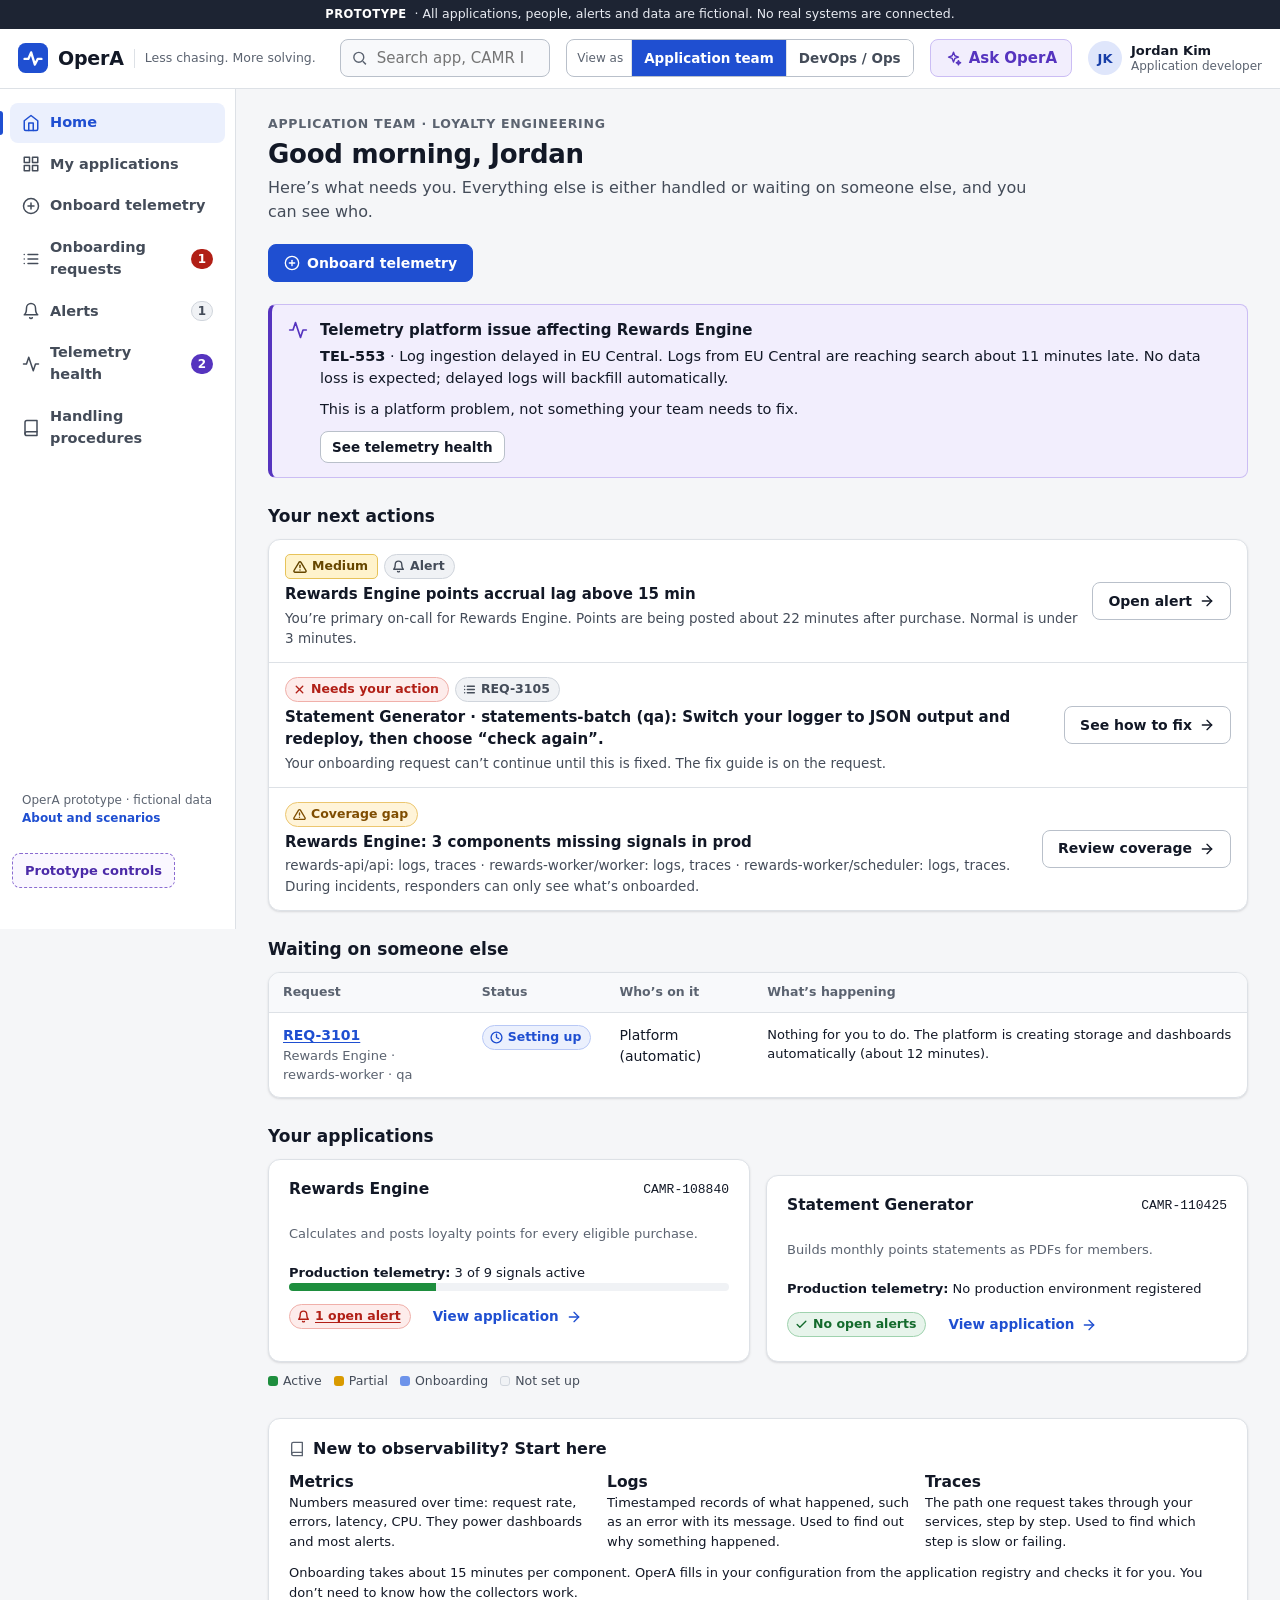
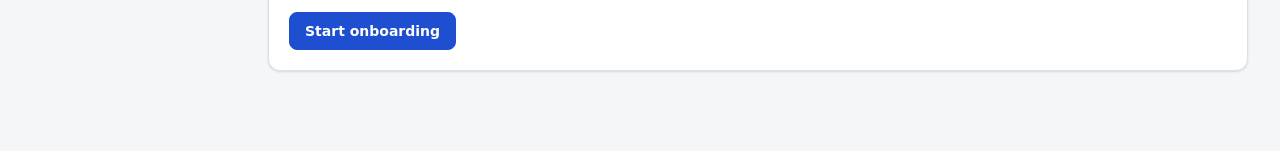
==== opera/index.html @ d925ea57 "Add OperA self-service observability prototype Application-centred observability platform prototype " ====
<!DOCTYPE html>
<html lang="en">
<head>
<meta charset="UTF-8" />
<meta name="viewport" content="width=device-width, initial-scale=1.0" />
<title>OperA · Self-service observability</title>
<meta name="description" content="OperA — an application-centered, self-service observability platform prototype. Less chasing. More solving." />
<link rel="icon" href="data:image/svg+xml,%3Csvg xmlns='http://www.w3.org/2000/svg' viewBox='0 0 32 32'%3E%3Crect width='32' height='32' rx='8' fill='%231f4fd1'/%3E%3Cpath d='M7 17h4l3-7 4 13 3-6h4' fill='none' stroke='white' stroke-width='2.5' stroke-linecap='round' stroke-linejoin='round'/%3E%3C/svg%3E" />
<link rel="stylesheet" href="css/opera.css" />
</head>
<body>
<a class="skip-link" href="#main">Skip to main content</a>

<section class="prototype-ribbon" aria-label="Prototype notice">
  <strong>Prototype</strong> · All applications, people, alerts and data are fictional. No real systems are connected.
</section>

<header class="topbar">
  <button class="icon-btn nav-toggle" type="button" data-action="toggle-nav" aria-expanded="false" aria-controls="sidenav">
    <span class="sr-only">Open navigation</span>
    <svg viewBox="0 0 24 24" aria-hidden="true" focusable="false"><path d="M3 6h18M3 12h18M3 18h18"/></svg>
  </button>
  <a class="brand" href="#/home">
    <svg class="brand-mark" viewBox="0 0 32 32" aria-hidden="true" focusable="false"><rect width="32" height="32" rx="8"/><path d="M7 17h4l3-7 4 13 3-6h4"/></svg>
    <span class="brand-name">OperA</span>
    <span class="brand-tag">Less chasing. More solving.</span>
  </a>

  <form class="global-search" role="search" data-form="global-search">
    <label for="global-search-input" class="sr-only">Search applications, CAMR IDs, services, alerts and procedures</label>
    <svg viewBox="0 0 24 24" aria-hidden="true" focusable="false"><circle cx="11" cy="11" r="7"/><path d="M21 21l-4.35-4.35"/></svg>
    <input id="global-search-input" name="q" type="search" autocomplete="off"
           placeholder="Search app, CAMR ID, service, alert…" />
  </form>

  <div class="role-switch" role="group" aria-labelledby="role-switch-label">
    <span id="role-switch-label" class="role-switch-label">View as</span>
    <button type="button" data-action="set-role" data-role="app" aria-pressed="true">Application team</button>
    <button type="button" data-action="set-role" data-role="ops" aria-pressed="false">DevOps / Ops</button>
  </div>

  <button class="assistant-btn" type="button" data-action="toggle-assistant" aria-expanded="false" aria-controls="assistant">
    <svg viewBox="0 0 24 24" aria-hidden="true" focusable="false"><path d="M12 3l1.9 5.1L19 10l-5.1 1.9L12 17l-1.9-5.1L5 10l5.1-1.9z"/><path d="M19 15l.9 2.1L22 18l-2.1.9L19 21l-.9-2.1L16 18l2.1-.9z"/></svg>
    <span>Ask OperA</span>
  </button>
  <div class="user-chip" id="user-chip" aria-label="Signed in user"></div>
</header>

<div class="layout">
  <nav class="sidenav" id="sidenav" aria-label="Primary"></nav>
  <main id="main" tabindex="-1">
    <noscript><div class="callout callout-danger"><p>OperA needs JavaScript enabled to run this prototype.</p></div></noscript>
  </main>
  <aside class="assistant" id="assistant" aria-label="OperA Assistant" hidden></aside>
</div>

<dialog id="modal" aria-labelledby="modal-title"></dialog>

<div class="toast-region" id="toast-region" role="status" aria-live="polite" aria-atomic="false"></div>
<div class="sr-only" id="sr-announcer" aria-live="assertive" aria-atomic="true"></div>

<button class="proto-btn" type="button" data-action="toggle-proto" aria-expanded="false" aria-controls="proto-panel">
  Prototype controls
</button>
<section class="proto-panel" id="proto-panel" aria-label="Prototype controls" hidden></section>

<script src="js/data.js"></script>
<script src="js/core.js"></script>
<script src="js/components.js"></script>
<script src="js/views/home.js"></script>
<script src="js/views/apps.js"></script>
<script src="js/views/onboard.js"></script>
<script src="js/views/requests.js"></script>
<script src="js/views/alerts.js"></script>
<script src="js/views/health.js"></script>
<script src="js/views/runbooks.js"></script>
<script src="js/views/search.js"></script>
<script src="js/views/about.js"></script>
<script src="js/assistant.js"></script>
<script src="js/main.js"></script>
</body>
</html>
---- opera/css/opera.css ----
/* OperA prototype — design system
 * Tokens chosen for WCAG 2.2 AA: body text >= 4.5:1, UI boundaries >= 3:1.
 * Status is always icon + text; colour is a secondary cue only.
 */
:root {
  color-scheme: light;
  --page: #f5f6f8;
  --surface: #ffffff;
  --surface-2: #f8f9fb;
  --border: #dde1e6;
  --border-strong: #b9c0ca;
  --text: #121826;
  --text-2: #444c59;
  --text-3: #5b6370;
  --primary: #1f4fd1;
  --primary-hover: #173ea8;
  --primary-weak: #ebf0fd;
  --focus: #1f4fd1;

  --success: #136a2c; --success-bg: #e7f4eb; --success-bd: #9fd2ae;
  --danger: #b11f16;  --danger-bg: #fdeceb;  --danger-bd: #f0b0aa;
  --warn: #7f4d00;    --warn-bg: #fff4d9;    --warn-bd: #ecc66f;
  --info: #1f4fd1;    --info-bg: #ebf0fd;    --info-bd: #b8c8f5;
  --neutral: #444c59; --neutral-bg: #f0f2f5; --neutral-bd: #d0d5dc;
  --tel: #5634bf;     --tel-bg: #f2eefd;     --tel-bd: #cbbdf4;
  --app: #0a6570;     --app-bg: #e5f3f4;     --app-bd: #9fd0d6;

  --sev-critical: #d03b3b;
  --series-1: #2a78d6;
  --grid: #e3e6ea;

  --radius: 8px;
  --radius-lg: 12px;
  --shadow: 0 1px 2px rgba(16, 24, 40, 0.06), 0 1px 3px rgba(16, 24, 40, 0.08);
  --shadow-lg: 0 12px 32px rgba(16, 24, 40, 0.18);
  --font: system-ui, -apple-system, "Segoe UI", Roboto, "Helvetica Neue", Arial, sans-serif;
  --mono: ui-monospace, SFMono-Regular, Menlo, Consolas, "Liberation Mono", monospace;
  --topbar-h: 60px;
  --nav-w: 236px;
  --assistant-w: 410px;
}

*, *::before, *::after { box-sizing: border-box; }
html { -webkit-text-size-adjust: 100%; }
body {
  margin: 0; background: var(--page); color: var(--text);
  font-family: var(--font); font-size: 15px; line-height: 1.5;
  -webkit-font-smoothing: antialiased;
}
h1, h2, h3, h4 { line-height: 1.25; margin: 0; }
h1 { font-size: 26px; font-weight: 700; letter-spacing: -0.01em; }
h2 { font-size: 18px; font-weight: 650; }
h3 { font-size: 15.5px; font-weight: 650; }
p { margin: 0 0 10px; }
p:last-child { margin-bottom: 0; }
a { color: var(--primary); text-underline-offset: 2px; }
a:hover { color: var(--primary-hover); }
code, pre, .mono { font-family: var(--mono); font-size: 0.92em; }
ul, ol { margin: 0; padding-left: 20px; }
ul.plain { list-style: none; padding: 0; }
ul.plain li + li { margin-top: 4px; }
hr { border: 0; border-top: 1px solid var(--border); margin: 20px 0; }
table { border-collapse: collapse; }
button, input, select, textarea { font: inherit; color: inherit; }
:focus-visible { outline: 3px solid var(--focus); outline-offset: 2px; border-radius: 4px; }
[hidden] { display: none !important; }

.sr-only {
  position: absolute !important; width: 1px; height: 1px; padding: 0; margin: -1px;
  overflow: hidden; clip: rect(0, 0, 0, 0); white-space: nowrap; border: 0;
}
.skip-link {
  position: absolute; left: 12px; top: -60px; z-index: 1000; background: var(--primary); color: #fff;
  padding: 10px 16px; border-radius: var(--radius); font-weight: 600; text-decoration: none;
}
.skip-link:focus { top: 12px; color: #fff; }
.muted { color: var(--text-3); }
.small { font-size: 13px; }
.optional { font-weight: 400; color: var(--text-3); }
.nowrap { white-space: nowrap; }

/* ---------- prototype ribbon ---------- */
.prototype-ribbon {
  background: #1d2433; color: #e8ebf2; font-size: 12.5px; text-align: center; padding: 5px 12px;
}
.prototype-ribbon strong { color: #fff; letter-spacing: 0.04em; text-transform: uppercase; font-size: 11.5px; margin-right: 4px; }

/* ---------- top bar ---------- */
.topbar {
  position: sticky; top: 0; z-index: 50; height: var(--topbar-h);
  display: flex; align-items: center; gap: 16px; padding: 0 18px;
  background: var(--surface); border-bottom: 1px solid var(--border);
}
.brand { display: flex; align-items: center; gap: 10px; text-decoration: none; color: var(--text); flex-shrink: 0; }
.brand-mark { width: 30px; height: 30px; }
.brand-mark rect { fill: var(--primary); }
.brand-mark path { fill: none; stroke: #fff; stroke-width: 2.5; stroke-linecap: round; stroke-linejoin: round; }
.brand-name { font-weight: 750; font-size: 19px; letter-spacing: -0.01em; }
.brand-tag { font-size: 12.5px; color: var(--text-3); border-left: 1px solid var(--border); padding-left: 10px; }
.global-search { position: relative; flex: 1; max-width: 460px; margin-left: 8px; }
.global-search svg { position: absolute; left: 11px; top: 50%; width: 17px; height: 17px; transform: translateY(-50%); fill: none; stroke: var(--text-3); stroke-width: 2; }
.global-search input[type="search"] {
  width: 100%; height: 38px; min-height: 38px; padding: 0 12px 0 36px; border: 1px solid var(--border-strong);
  border-radius: var(--radius); background: var(--surface-2);
}
.global-search input:focus { background: #fff; }
.role-switch { display: flex; align-items: center; border: 1px solid var(--border-strong); border-radius: var(--radius); overflow: hidden; flex-shrink: 0; }
.role-switch-label { font-size: 12px; color: var(--text-3); padding: 0 8px 0 10px; }
.role-switch button { border: 0; border-left: 1px solid var(--border); background: var(--surface); padding: 0 12px; height: 36px; cursor: pointer; font-size: 13.5px; font-weight: 600; color: var(--text-2); }
.role-switch button[aria-pressed="true"] { background: var(--primary); color: #fff; }
.assistant-btn {
  display: inline-flex; align-items: center; gap: 7px; height: 38px; padding: 0 14px; border-radius: var(--radius);
  border: 1px solid var(--tel-bd); background: var(--tel-bg); color: var(--tel); font-weight: 650; cursor: pointer; flex-shrink: 0;
}
.assistant-btn svg { width: 17px; height: 17px; fill: none; stroke: currentColor; stroke-width: 2; stroke-linejoin: round; }
.assistant-btn[aria-expanded="true"] { background: var(--tel); color: #fff; border-color: var(--tel); }
.user-chip { display: flex; align-items: center; gap: 9px; flex-shrink: 0; }
.avatar { width: 34px; height: 34px; border-radius: 50%; background: #dfe6fb; color: #173ea8; display: grid; place-items: center; font-weight: 700; font-size: 13px; }
.user-meta { display: flex; flex-direction: column; line-height: 1.2; font-size: 13px; }
.user-meta span { color: var(--text-3); font-size: 12px; }
.icon-btn { width: 36px; height: 36px; display: inline-grid; place-items: center; border: 1px solid transparent; background: transparent; border-radius: var(--radius); cursor: pointer; color: var(--text-2); }
.icon-btn:hover { background: var(--neutral-bg); }
.icon-btn svg { width: 20px; height: 20px; fill: none; stroke: currentColor; stroke-width: 2; stroke-linecap: round; }
.nav-toggle { display: none; }

/* ---------- layout ---------- */
.layout { display: grid; grid-template-columns: var(--nav-w) minmax(0, 1fr); min-height: calc(100vh - var(--topbar-h) - 27px); }
body.assistant-open .layout { grid-template-columns: var(--nav-w) minmax(0, 1fr) var(--assistant-w); }
main { padding: 26px 32px 80px; max-width: 1280px; width: 100%; container-type: inline-size; container-name: main; }
main:focus { outline: none; }

/* ---------- side nav ---------- */
.sidenav { background: var(--surface); border-right: 1px solid var(--border); padding: 14px 10px; position: sticky; top: var(--topbar-h); height: calc(100vh - var(--topbar-h)); overflow-y: auto; display: flex; flex-direction: column; }
.sidenav ul { list-style: none; padding: 0; margin: 0; display: grid; gap: 2px; }
.sidenav a {
  display: flex; align-items: center; gap: 10px; padding: 9px 12px; border-radius: var(--radius);
  color: var(--text-2); text-decoration: none; font-weight: 550; font-size: 14.5px; position: relative;
}
.sidenav a:hover { background: var(--neutral-bg); color: var(--text); }
.sidenav a[aria-current="page"] { background: var(--primary-weak); color: var(--primary); font-weight: 650; }
.sidenav a[aria-current="page"]::before { content: ''; position: absolute; left: -10px; top: 8px; bottom: 8px; width: 3px; border-radius: 0 3px 3px 0; background: var(--primary); }
.sidenav .icon { width: 18px; height: 18px; flex-shrink: 0; }
.nav-label { flex: 1; }
.nav-badge { min-width: 22px; height: 20px; padding: 0 6px; border-radius: 10px; font-size: 12px; font-weight: 700; display: inline-grid; place-items: center; }
.nav-badge-danger { background: var(--danger); color: #fff; }
.nav-badge-neutral { background: var(--neutral-bg); color: var(--neutral); border: 1px solid var(--neutral-bd); }
.nav-badge-tel { background: var(--tel); color: #fff; }
.nav-foot { margin-top: auto; padding: 16px 12px 88px; font-size: 12px; color: var(--text-3); }
.sidenav .nav-foot a { display: inline; padding: 0; font-size: 12px; font-weight: 600; color: var(--primary); }
.sidenav .nav-foot a::before { display: none; }
/* Headings receive programmatic focus on navigation (for screen readers); no ring needed. */
main h1[tabindex="-1"]:focus { outline: none; }

/* ---------- icons ---------- */
.icon { width: 16px; height: 16px; fill: none; stroke: currentColor; stroke-width: 2; stroke-linecap: round; stroke-linejoin: round; flex-shrink: 0; vertical-align: -3px; }

/* ---------- page header ---------- */
.crumbs ol { list-style: none; padding: 0; display: flex; flex-wrap: wrap; gap: 6px; font-size: 13.5px; margin-bottom: 10px; color: var(--text-3); }
.crumbs li + li::before { content: '/'; margin-right: 6px; color: var(--border-strong); }
.page-head { display: flex; justify-content: space-between; align-items: flex-start; gap: 20px; margin-bottom: 22px; flex-wrap: wrap; }
.page-head .lead { color: var(--text-2); font-size: 16px; margin-top: 6px; max-width: 760px; }
.eyebrow { font-size: 12.5px; font-weight: 650; text-transform: uppercase; letter-spacing: 0.06em; color: var(--text-3); margin-bottom: 4px; display: flex; gap: 8px; align-items: center; flex-wrap: wrap; }
.page-actions { display: flex; gap: 8px; flex-wrap: wrap; }

/* ---------- buttons ---------- */
.btn {
  display: inline-flex; align-items: center; justify-content: center; gap: 7px; min-height: 38px; padding: 0 15px;
  border: 1px solid var(--border-strong); border-radius: var(--radius); background: var(--surface); color: var(--text);
  font-weight: 600; font-size: 14px; cursor: pointer; text-decoration: none; white-space: nowrap;
}
.btn:hover { background: var(--surface-2); border-color: #9aa3af; color: var(--text); }
.btn-primary { background: var(--primary); border-color: var(--primary); color: #fff; }
.btn-primary:hover { background: var(--primary-hover); border-color: var(--primary-hover); color: #fff; }
.btn-danger { background: var(--danger); border-color: var(--danger); color: #fff; }
.btn-danger:hover { background: #8f1810; color: #fff; }
.btn-danger-ghost { color: var(--danger); border-color: var(--danger-bd); }
.btn-ghost { border-color: transparent; background: transparent; color: var(--primary); }
.btn-ghost:hover { background: var(--primary-weak); border-color: transparent; color: var(--primary-hover); }
.btn-sm { min-height: 32px; padding: 0 11px; font-size: 13.5px; }
.btn[disabled], .btn[aria-disabled="true"] { opacity: 0.55; cursor: not-allowed; }
.btn-row { display: flex; gap: 10px; flex-wrap: wrap; align-items: center; }
.link-btn { background: none; border: 0; padding: 0; color: var(--primary); text-decoration: underline; text-underline-offset: 2px; cursor: pointer; font-weight: 600; }

/* ---------- cards & grids ---------- */
.card { background: var(--surface); border: 1px solid var(--border); border-radius: var(--radius-lg); padding: 20px; box-shadow: var(--shadow); }
.card + .card { margin-top: 16px; }
.card-title { display: flex; align-items: center; gap: 8px; font-size: 16px; margin-bottom: 14px; }
.card-title .icon { color: var(--text-3); }
.card-head { display: flex; justify-content: space-between; align-items: center; gap: 12px; margin-bottom: 14px; flex-wrap: wrap; }
.card-head .card-title { margin-bottom: 0; }
.section { margin-top: 28px; }
.section-title { font-size: 17px; margin-bottom: 12px; display: flex; align-items: center; gap: 8px; }
.grid { display: grid; gap: 16px; }
.grid-2 { grid-template-columns: repeat(2, minmax(0, 1fr)); }
.grid-3 { grid-template-columns: repeat(3, minmax(0, 1fr)); }
.grid-4 { grid-template-columns: repeat(4, minmax(0, 1fr)); }
.split { display: grid; grid-template-columns: minmax(0, 1fr) 360px; gap: 20px; align-items: start; }
.split > div > .card + .card, .stack > * + * { margin-top: 16px; }

/* ---------- key/value ---------- */
.kv { display: grid; grid-template-columns: 140px minmax(0, 1fr); gap: 8px 14px; margin: 0 0 14px; font-size: 14px; }
.kv dt { color: var(--text-3); }
.kv dd { margin: 0; }

/* ---------- chips ---------- */
.chip {
  display: inline-flex; align-items: center; gap: 5px; padding: 2px 9px 2px 7px; border-radius: 999px;
  font-size: 12.5px; font-weight: 650; border: 1px solid; white-space: nowrap; line-height: 1.5;
}
.chip .icon { width: 13px; height: 13px; vertical-align: 0; stroke-width: 2.5; }
.chip-success { color: var(--success); background: var(--success-bg); border-color: var(--success-bd); }
.chip-danger { color: var(--danger); background: var(--danger-bg); border-color: var(--danger-bd); }
.chip-warn { color: var(--warn); background: var(--warn-bg); border-color: var(--warn-bd); }
.chip-info { color: var(--info); background: var(--info-bg); border-color: var(--info-bd); }
.chip-neutral { color: var(--neutral); background: var(--neutral-bg); border-color: var(--neutral-bd); }
.chip-tel { color: var(--tel); background: var(--tel-bg); border-color: var(--tel-bd); }
.chip-app { color: var(--app); background: var(--app-bg); border-color: var(--app-bd); }

.sev { display: inline-flex; align-items: center; gap: 5px; padding: 2px 9px 2px 7px; border-radius: 5px; font-size: 12.5px; font-weight: 700; white-space: nowrap; border: 1px solid; }
.sev .icon { width: 14px; height: 14px; vertical-align: 0; stroke-width: 2.5; }
.sev-critical { background: var(--sev-critical); border-color: var(--sev-critical); color: #fff; }
.sev-high { background: #fde8de; border-color: #ec9f7d; color: #8a2c0b; }
.sev-medium { background: #fff3cc; border-color: #e7c35a; color: #664600; }
.sev-low { background: var(--neutral-bg); border-color: var(--neutral-bd); color: var(--neutral); }

.env { font-family: var(--mono); font-size: 12px; font-weight: 700; padding: 1px 7px; border-radius: 4px; border: 1px solid var(--border-strong); color: var(--text-2); background: var(--surface); }
.env-prod { background: #1d2433; border-color: #1d2433; color: #fff; }

/* ---------- callouts ---------- */
.callout { display: flex; gap: 12px; padding: 14px 16px; border: 1px solid; border-left-width: 4px; border-radius: var(--radius); margin-bottom: 16px; }
.callout-icon { width: 20px; height: 20px; margin-top: 1px; }
.callout-content { flex: 1; min-width: 0; }
.callout-title { font-weight: 700; margin-bottom: 4px; }
.callout-body { font-size: 14.5px; }
.callout-actions { margin-top: 10px; display: flex; gap: 8px; flex-wrap: wrap; }
.callout-info { background: var(--info-bg); border-color: var(--info-bd); border-left-color: var(--info); }
.callout-info .callout-icon { color: var(--info); }
.callout-success { background: var(--success-bg); border-color: var(--success-bd); border-left-color: var(--success); }
.callout-success .callout-icon { color: var(--success); }
.callout-warn { background: var(--warn-bg); border-color: var(--warn-bd); border-left-color: #b77700; }
.callout-warn .callout-icon { color: var(--warn); }
.callout-danger { background: var(--danger-bg); border-color: var(--danger-bd); border-left-color: var(--danger); }
.callout-danger .callout-icon { color: var(--danger); }
.callout-tel { background: var(--tel-bg); border-color: var(--tel-bd); border-left-color: var(--tel); }
.callout-tel .callout-icon { color: var(--tel); }
.card .callout { margin: 12px 0; }

/* "Next step" — the most important element on any task screen */
.next-step { display: flex; gap: 14px; align-items: center; padding: 16px 18px; border-radius: var(--radius-lg); border: 2px solid var(--primary); background: var(--surface); margin-bottom: 20px; box-shadow: var(--shadow); flex-wrap: wrap; }
.next-step-label { font-size: 12px; font-weight: 750; letter-spacing: 0.06em; text-transform: uppercase; color: var(--primary); }
.next-step-text { flex: 1; min-width: 240px; font-size: 15.5px; font-weight: 550; }
.next-step.tone-success { border-color: var(--success); }
.next-step.tone-success .next-step-label { color: var(--success); }
.next-step.tone-danger { border-color: var(--danger); }
.next-step.tone-danger .next-step-label { color: var(--danger); }
.next-step.tone-warn { border-color: #b77700; }
.next-step.tone-warn .next-step-label { color: var(--warn); }

/* ---------- tables ---------- */
.table-wrap { position: relative; overflow-x: auto; border: 1px solid var(--border); border-radius: var(--radius-lg); background: var(--surface); box-shadow: var(--shadow); }
.table { width: 100%; font-size: 14px; }
.table caption { text-align: left; padding: 12px 14px 0; font-weight: 650; }
.table th { text-align: left; font-size: 12.5px; font-weight: 650; color: var(--text-3); padding: 10px 14px; border-bottom: 1px solid var(--border); background: var(--surface-2); white-space: nowrap; }
.table td { padding: 12px 14px; border-bottom: 1px solid var(--border); vertical-align: top; }
.table tr:last-child td { border-bottom: 0; }
.table tbody tr:hover { background: #fafbfd; }
.table .num { text-align: right; font-variant-numeric: tabular-nums; }
.table-compact td, .table-compact th { padding: 6px 10px; }
.row-title { font-weight: 650; }
.row-sub { font-size: 13px; color: var(--text-3); }
.cell-stack { display: flex; flex-direction: column; gap: 4px; align-items: flex-start; }

/* ---------- toolbar / filters ---------- */
.toolbar { display: flex; gap: 10px; align-items: flex-end; flex-wrap: wrap; margin-bottom: 14px; }
.toolbar .field { margin: 0; }
.seg { display: inline-flex; border: 1px solid var(--border-strong); border-radius: var(--radius); overflow: hidden; background: var(--surface); }
.seg button { border: 0; background: transparent; padding: 0 13px; min-height: 36px; font-weight: 600; font-size: 13.5px; cursor: pointer; color: var(--text-2); }
.seg button + button { border-left: 1px solid var(--border); }
.seg button[aria-pressed="true"] { background: var(--primary-weak); color: var(--primary); }

/* ---------- forms ---------- */
.field { margin-bottom: 18px; }
.field > label, .field-label, legend { display: block; font-weight: 650; margin-bottom: 5px; font-size: 14.5px; }
.hint { color: var(--text-3); font-size: 13.5px; margin: -2px 0 8px; }
input[type="text"], input[type="search"], select, textarea {
  width: 100%; min-height: 40px; padding: 8px 11px; border: 1px solid var(--border-strong); border-radius: var(--radius); background: #fff;
}
textarea { min-height: 80px; resize: vertical; }
input[aria-invalid="true"], textarea[aria-invalid="true"], select[aria-invalid="true"] { border-color: var(--danger); box-shadow: 0 0 0 1px var(--danger); }
.error-msg { color: var(--danger); font-weight: 600; font-size: 13.5px; margin-top: 6px; display: flex; gap: 6px; align-items: flex-start; }
.error-msg::before { content: '!'; flex-shrink: 0; width: 17px; height: 17px; border-radius: 50%; background: var(--danger); color: #fff; font-size: 12px; display: grid; place-items: center; font-weight: 800; margin-top: 1px; }
fieldset { border: 0; padding: 0; margin: 0 0 18px; min-width: 0; }
.radio-row { display: flex; gap: 10px; align-items: flex-start; padding: 8px 0; cursor: pointer; font-size: 14px; }
.radio-row input { margin-top: 3px; width: 17px; height: 17px; accent-color: var(--primary); flex-shrink: 0; }
.choice-list { display: grid; gap: 8px; }
.choice {
  display: flex; gap: 12px; align-items: flex-start; padding: 12px 14px; border: 1px solid var(--border-strong); border-radius: var(--radius);
  background: var(--surface); cursor: pointer;
}
.choice:hover { border-color: var(--primary); }
.choice:has(input:checked) { border-color: var(--primary); box-shadow: 0 0 0 1px var(--primary); background: #f7f9ff; }
.choice:has(input:disabled) { cursor: default; background: var(--surface-2); }
.choice input { margin-top: 3px; width: 18px; height: 18px; accent-color: var(--primary); flex-shrink: 0; }
.choice-body { flex: 1; min-width: 0; }
.choice-title { font-weight: 650; display: flex; gap: 8px; align-items: center; flex-wrap: wrap; }
.choice-desc { font-size: 13.5px; color: var(--text-2); margin-top: 2px; }
.choice-meta { font-size: 13px; color: var(--text-3); margin-top: 4px; }
.error-summary { border: 2px solid var(--danger); border-radius: var(--radius); padding: 14px 16px; margin-bottom: 18px; background: var(--surface); }
.error-summary h2 { font-size: 16px; color: var(--danger); margin-bottom: 6px; }
.error-summary a { color: var(--danger); font-weight: 600; }

/* ---------- help disclosure ---------- */
.help { display: inline; }
.help-btn { display: inline-flex; align-items: center; gap: 4px; border: 0; background: none; padding: 2px 0; color: var(--primary); font-size: 13.5px; font-weight: 600; cursor: pointer; text-decoration: underline; text-decoration-style: dotted; text-underline-offset: 3px; }
.help-btn .icon { width: 15px; height: 15px; }
.help-panel { display: block; margin: 6px 0 10px; padding: 10px 12px; background: var(--info-bg); border: 1px solid var(--info-bd); border-radius: var(--radius); font-size: 13.5px; font-weight: 400; color: var(--text); }

/* ---------- code ---------- */
.code { border: 1px solid #263044; border-radius: var(--radius); overflow: hidden; margin: 10px 0; background: #111827; }
.code-head { display: flex; justify-content: space-between; align-items: center; padding: 6px 8px 6px 12px; background: #1d2433; color: #cbd2de; font-size: 12.5px; font-weight: 600; }
.code-head .btn { background: #2b3448; border-color: #3c475e; color: #fff; min-height: 28px; }
.code-head .btn:hover { background: #3a455d; }
.code pre { margin: 0; padding: 12px 14px; overflow-x: auto; color: #e5e9f0; font-size: 13px; line-height: 1.55; }

/* ---------- stepper ---------- */
.stepper { list-style: none; padding: 0; margin: 0 0 22px; display: flex; gap: 0; counter-reset: s; }
.step { flex: 1; display: flex; flex-direction: column; align-items: center; text-align: center; position: relative; font-size: 13px; color: var(--text-3); min-width: 0; }
.step::before { content: ''; position: absolute; top: 14px; left: calc(-50% + 16px); right: calc(50% + 16px); height: 2px; background: var(--border-strong); }
.step:first-child::before { display: none; }
.step-done::before, .step-current::before, .step-failed::before { background: var(--primary); }
.step-dot { width: 30px; height: 30px; border-radius: 50%; display: grid; place-items: center; font-weight: 700; border: 2px solid var(--border-strong); background: var(--surface); position: relative; z-index: 1; margin-bottom: 6px; color: var(--text-3); }
.step-dot .icon { width: 15px; height: 15px; stroke-width: 3; vertical-align: 0; }
.step-done .step-dot { background: var(--primary); border-color: var(--primary); color: #fff; }
.step-current .step-dot { border-color: var(--primary); color: var(--primary); box-shadow: 0 0 0 4px var(--primary-weak); }
.step-current .step-label { color: var(--text); font-weight: 700; }
.step-done .step-label { color: var(--text-2); }
.step-failed .step-dot { background: var(--danger); border-color: var(--danger); color: #fff; }
.step-failed .step-label { color: var(--danger); font-weight: 700; }
.step-label { padding: 0 4px; }
.stepper-compact { margin: 6px 0 0; }
.stepper-compact .step { font-size: 11.5px; }
.stepper-compact .step-dot { width: 20px; height: 20px; font-size: 10.5px; margin-bottom: 3px; border-width: 2px; }
.stepper-compact .step::before { top: 9px; left: calc(-50% + 11px); right: calc(50% + 11px); }
.stepper-compact .step-dot .icon { width: 11px; height: 11px; }
.stepper-compact .step-current .step-dot { box-shadow: 0 0 0 3px var(--primary-weak); }

/* ---------- wizard ---------- */
.wizard { max-width: 860px; }
.wizard-card { background: var(--surface); border: 1px solid var(--border); border-radius: var(--radius-lg); padding: 24px; box-shadow: var(--shadow); }
.wizard-card h2 { font-size: 20px; margin-bottom: 4px; }
.wizard-card .step-lead { color: var(--text-2); margin-bottom: 20px; }
.wizard-nav { display: flex; justify-content: space-between; align-items: center; gap: 12px; margin-top: 24px; padding-top: 18px; border-top: 1px solid var(--border); flex-wrap: wrap; }
.draft-note { font-size: 13px; color: var(--text-3); display: inline-flex; gap: 6px; align-items: center; }
.selected-app { display: flex; justify-content: space-between; gap: 12px; align-items: flex-start; padding: 14px 16px; border: 1px solid var(--success-bd); background: var(--success-bg); border-radius: var(--radius); margin-bottom: 18px; flex-wrap: wrap; }
.quick-picks { display: flex; gap: 8px; flex-wrap: wrap; margin-bottom: 14px; }
.quick-pick { border: 1px solid var(--border-strong); background: var(--surface); border-radius: 999px; padding: 6px 12px; cursor: pointer; font-size: 13.5px; font-weight: 600; }
.quick-pick:hover { border-color: var(--primary); color: var(--primary); }
.prereq { margin-top: 10px; padding: 10px 12px; border-radius: var(--radius); background: var(--surface-2); border: 1px solid var(--border); font-size: 13.5px; }
.prereq-title { font-weight: 650; margin-bottom: 2px; }
.tabs { display: flex; gap: 4px; border-bottom: 1px solid var(--border); margin-bottom: 0; flex-wrap: wrap; }
.tabs [role="tab"] { border: 1px solid transparent; border-bottom: 0; background: none; padding: 9px 14px; font-weight: 600; cursor: pointer; color: var(--text-2); border-radius: var(--radius) var(--radius) 0 0; margin-bottom: -1px; }
.tabs [role="tab"][aria-selected="true"] { background: var(--surface); border-color: var(--border); color: var(--primary); }
.tab-panel { padding-top: 6px; }
.numbered { list-style: none; padding: 0; counter-reset: n; }
.numbered > li { counter-increment: n; position: relative; padding-left: 40px; margin-bottom: 22px; }
.numbered > li::before { content: counter(n); position: absolute; left: 0; top: -2px; width: 28px; height: 28px; border-radius: 50%; background: var(--primary-weak); color: var(--primary); font-weight: 750; display: grid; place-items: center; font-size: 14px; }
.numbered > li > h3 { margin-bottom: 6px; }

/* ---------- validation results ---------- */
.val-summary { display: flex; gap: 10px; flex-wrap: wrap; align-items: center; margin: 4px 0 14px; }
.checks { list-style: none; padding: 0; margin: 0; border: 1px solid var(--border); border-radius: var(--radius-lg); overflow: hidden; }
.check { padding: 14px 16px; border-bottom: 1px solid var(--border); background: var(--surface); }
.check:last-child { border-bottom: 0; }
.check-head { display: flex; gap: 10px; align-items: center; justify-content: space-between; flex-wrap: wrap; }
.check-name { font-weight: 650; display: flex; gap: 8px; align-items: center; }
.check-detail { margin-top: 6px; color: var(--text-2); font-size: 14px; }
.check-fail { background: #fffafa; }
.check-fail .check-name { color: var(--danger); }
.check-waiting { background: #fbfcff; }
.check-block { margin-top: 10px; display: grid; gap: 8px; }
.check-sub { font-size: 12.5px; font-weight: 700; text-transform: uppercase; letter-spacing: 0.05em; color: var(--text-3); margin-bottom: 2px; }
.check-actions { display: flex; gap: 8px; flex-wrap: wrap; margin-top: 10px; }
.check-note { margin-top: 8px; font-size: 13.5px; padding: 8px 10px; border-radius: var(--radius); background: var(--tel-bg); border: 1px solid var(--tel-bd); }
.progress-line { height: 4px; background: var(--neutral-bg); border-radius: 2px; overflow: hidden; margin: 8px 0 14px; }
.progress-line > div { height: 100%; background: var(--primary); transition: width 0.3s ease; }

/* ---------- evidence list ---------- */
.evidence { list-style: none; padding: 0; margin: 12px 0 0; display: grid; gap: 8px; }
.evidence li { display: flex; gap: 10px; align-items: flex-start; font-size: 14px; }
.evidence .ev-icon { width: 22px; height: 22px; border-radius: 50%; display: grid; place-items: center; flex-shrink: 0; border: 1px solid; }
.evidence .ev-icon .icon { width: 12px; height: 12px; stroke-width: 3; vertical-align: 0; }
.ev-good .ev-icon { color: var(--success); background: var(--success-bg); border-color: var(--success-bd); }
.ev-bad .ev-icon { color: var(--danger); background: var(--danger-bg); border-color: var(--danger-bd); }
.ev-warn .ev-icon { color: var(--warn); background: var(--warn-bg); border-color: var(--warn-bd); }
.ev-info .ev-icon { color: var(--neutral); background: var(--neutral-bg); border-color: var(--neutral-bd); }
.verdict { padding: 14px 16px; border-radius: var(--radius); border: 1px solid; margin-bottom: 4px; }
.verdict-application { background: var(--app-bg); border-color: var(--app-bd); }
.verdict-telemetry { background: var(--tel-bg); border-color: var(--tel-bd); }
.verdict-inconclusive { background: var(--warn-bg); border-color: var(--warn-bd); }
.verdict-head { display: flex; gap: 10px; align-items: center; flex-wrap: wrap; margin-bottom: 4px; }
.verdict-title { font-weight: 750; font-size: 16px; }
.signal-grid { display: grid; grid-template-columns: repeat(3, minmax(0, 1fr)); gap: 10px; margin-top: 12px; }
.signal-cell { border: 1px solid var(--border); border-radius: var(--radius); padding: 10px 12px; background: var(--surface); }
.signal-cell .sig-name { font-weight: 650; font-size: 13.5px; margin-bottom: 4px; }
.signal-cell .sig-detail { font-size: 12.5px; color: var(--text-3); margin-top: 4px; }

/* ---------- runbook steps ---------- */
.rb-steps { list-style: none; padding: 0; margin: 0; display: grid; gap: 10px; }
.rb-step { border: 1px solid var(--border); border-radius: var(--radius); padding: 12px 14px; display: flex; gap: 12px; align-items: flex-start; background: var(--surface); }
.rb-step.is-done { background: var(--surface-2); }
.rb-step.is-done .rb-title { text-decoration: line-through; text-decoration-color: var(--text-3); color: var(--text-2); }
.rb-step.is-next { border-color: var(--primary); box-shadow: 0 0 0 1px var(--primary); }
.rb-check { width: 20px; height: 20px; margin-top: 2px; accent-color: var(--primary); flex-shrink: 0; }
.rb-num { font-weight: 700; color: var(--text-3); margin-right: 4px; }
.rb-title { font-weight: 650; }
.rb-body { font-size: 14px; color: var(--text-2); margin-top: 2px; }
.rb-decision { font-size: 13.5px; margin-top: 6px; padding: 6px 10px; border-left: 3px solid #b77700; background: var(--warn-bg); border-radius: 0 6px 6px 0; }
.rb-actions { display: flex; gap: 6px; flex-wrap: wrap; margin-top: 8px; }
.next-tag { font-size: 11.5px; font-weight: 750; text-transform: uppercase; letter-spacing: 0.05em; color: var(--primary); margin-left: 6px; }

/* ---------- escalation ladder ---------- */
.ladder { list-style: none; padding: 0; margin: 0; display: grid; gap: 0; }
.ladder-step { padding: 10px 0 12px 0; border-bottom: 1px dashed var(--border); }
.ladder-step:last-child { border-bottom: 0; }
.ladder-head { display: flex; gap: 8px; align-items: center; flex-wrap: wrap; }
.ladder-num { width: 22px; height: 22px; border-radius: 50%; background: var(--neutral-bg); border: 1px solid var(--neutral-bd); font-size: 12px; font-weight: 700; display: grid; place-items: center; }
.ladder-due .ladder-num { background: var(--danger); color: #fff; border-color: var(--danger); }
.ladder-done .ladder-num { background: var(--success-bg); color: var(--success); border-color: var(--success-bd); }
.ladder-meta { font-size: 13px; color: var(--text-2); margin: 4px 0 0 30px; }
.ladder-step .btn { margin: 8px 0 0 30px; }

/* ---------- timeline ---------- */
.timeline { list-style: none; padding: 0; margin: 0; }
.timeline li { padding: 0 0 12px 18px; border-left: 2px solid var(--border); position: relative; font-size: 14px; }
.timeline li::before { content: ''; position: absolute; left: -6px; top: 5px; width: 10px; height: 10px; border-radius: 50%; background: var(--surface); border: 2px solid var(--border-strong); }
.timeline li:last-child { padding-bottom: 0; }
.timeline .tl-meta { font-size: 12.5px; color: var(--text-3); }

/* ---------- stat tiles ---------- */
.stat { background: var(--surface); border: 1px solid var(--border); border-radius: var(--radius-lg); padding: 16px 18px; box-shadow: var(--shadow); text-decoration: none; color: inherit; display: block; }
a.stat:hover { border-color: var(--primary); color: inherit; }
.stat-label { font-size: 13.5px; color: var(--text-2); display: flex; gap: 6px; align-items: center; }
.stat-value { font-size: 30px; font-weight: 700; margin-top: 2px; }
.stat-sub { font-size: 13px; color: var(--text-3); }

/* ---------- action list (home "next actions") ---------- */
.action-list { list-style: none; padding: 0; margin: 0; border: 1px solid var(--border); border-radius: var(--radius-lg); background: var(--surface); box-shadow: var(--shadow); overflow: hidden; }
.action-item { display: flex; gap: 14px; align-items: center; padding: 14px 16px; border-bottom: 1px solid var(--border); flex-wrap: wrap; }
.action-item:last-child { border-bottom: 0; }
.action-main { flex: 1; min-width: 240px; }
.action-title { font-weight: 650; }
.action-why { font-size: 13.5px; color: var(--text-2); margin-top: 2px; }
.action-tags { display: flex; gap: 6px; flex-wrap: wrap; margin-bottom: 4px; align-items: center; }

/* ---------- app cards ---------- */
.app-card { display: flex; flex-direction: column; gap: 10px; }
.app-card h3 a { color: var(--text); text-decoration: none; }
.app-card h3 a:hover { color: var(--primary); text-decoration: underline; }
.cov-bar { display: flex; gap: 2px; height: 8px; border-radius: 4px; overflow: hidden; background: var(--neutral-bg); }
.cov-bar span { display: block; height: 100%; }
.cov-bar .seg-active { background: #1e8e3e; }
.cov-bar .seg-partial { background: #d99a00; }
.cov-bar .seg-onboarding { background: #6d93ea; }
.cov-legend { display: flex; gap: 12px; flex-wrap: wrap; font-size: 12.5px; color: var(--text-2); }
.cov-legend span::before { content: ''; display: inline-block; width: 10px; height: 10px; border-radius: 3px; margin-right: 5px; vertical-align: -1px; }
.cov-legend .lg-active::before { background: #1e8e3e; }
.cov-legend .lg-partial::before { background: #d99a00; }
.cov-legend .lg-onboarding::before { background: #6d93ea; }
.cov-legend .lg-none::before { background: var(--neutral-bg); border: 1px solid var(--neutral-bd); }

/* ---------- chart ---------- */
.chart { margin: 0; }
.chart figcaption { font-size: 14px; margin-bottom: 2px; }
.chart-summary { font-size: 13.5px; color: var(--text-2); margin-bottom: 8px; }
.chart-plot { position: relative; border-radius: var(--radius); }
.chart-svg { width: 100%; height: auto; display: block; overflow: visible; }
.chart-svg .grid { stroke: var(--grid); stroke-width: 1; }
.chart-svg .tick { fill: var(--text-3); font-size: 11.5px; font-family: var(--font); }
.chart-svg .line { fill: none; stroke: var(--series-1); stroke-width: 2; stroke-linejoin: round; stroke-linecap: round; }
.chart-svg .area { fill: var(--series-1); opacity: 0.1; }
.chart-svg .end-dot { fill: var(--series-1); stroke: var(--surface); stroke-width: 2; }
.chart-svg .end-label { fill: var(--text); font-size: 12px; font-weight: 700; font-family: var(--font); }
.chart-svg .threshold { stroke: var(--sev-critical); stroke-width: 1.5; }
.chart-svg .threshold-label { fill: var(--text-2); font-size: 11.5px; font-family: var(--font); font-weight: 600; }
.chart-svg .marker { stroke: var(--border-strong); stroke-width: 1; }
.chart-svg .marker-label { fill: var(--text-3); font-size: 11px; font-family: var(--font); }
.chart-svg .gap { fill: var(--neutral-bg); }
.chart-svg .gap-label { fill: var(--text-2); font-size: 12px; font-weight: 650; font-family: var(--font); }
.chart-svg .crosshair { stroke: var(--text-2); stroke-width: 1; }
.chart-tip { position: absolute; top: 6px; transform: translateX(10px); background: var(--surface); border: 1px solid var(--border-strong); border-radius: 6px; padding: 5px 9px; font-size: 12.5px; box-shadow: var(--shadow); pointer-events: none; display: flex; flex-direction: column; white-space: nowrap; }
.chart-tip.tip-left { transform: translateX(calc(-100% - 10px)); }
.chart-tip .tip-time { color: var(--text-3); }
.chart-table { margin-top: 8px; font-size: 13.5px; }
.chart-table summary { cursor: pointer; color: var(--primary); font-weight: 600; }
.chart-table table { margin-top: 8px; max-width: 360px; }

/* ---------- empty / loading ---------- */
.empty { text-align: center; padding: 36px 20px; background: var(--surface); border: 1px dashed var(--border-strong); border-radius: var(--radius-lg); color: var(--text-2); }
.empty-icon { width: 30px; height: 30px; color: var(--success); margin-bottom: 6px; }
.empty-title { font-weight: 700; color: var(--text); font-size: 16px; }

/* ---------- modal ---------- */
dialog { border: 0; padding: 0; border-radius: var(--radius-lg); box-shadow: var(--shadow-lg); width: min(560px, calc(100vw - 32px)); max-height: calc(100vh - 48px); color: var(--text); }
dialog.modal-wide { width: min(760px, calc(100vw - 32px)); }
dialog::backdrop { background: rgba(17, 24, 39, 0.45); }
.modal-form { display: flex; flex-direction: column; max-height: calc(100vh - 48px); }
.modal-head { display: flex; justify-content: space-between; align-items: center; gap: 12px; padding: 16px 20px; border-bottom: 1px solid var(--border); }
.modal-head h2 { font-size: 18px; }
.modal-body { padding: 18px 20px; overflow-y: auto; }
.modal-foot { display: flex; justify-content: flex-end; gap: 10px; padding: 14px 20px; border-top: 1px solid var(--border); background: var(--surface-2); }
.approval-box { border: 1px solid var(--border); border-radius: var(--radius); padding: 12px 14px; background: var(--surface-2); margin-bottom: 16px; }
.approval-box .kv { margin: 0; grid-template-columns: 120px 1fr; }
.packet { border: 1px solid var(--border); border-radius: var(--radius); padding: 12px 14px; background: var(--surface-2); font-size: 13.5px; white-space: pre-wrap; font-family: var(--mono); max-height: 220px; overflow-y: auto; }
.log-lines { font-family: var(--mono); font-size: 12.5px; background: #111827; color: #e5e9f0; border-radius: var(--radius); padding: 10px 12px; overflow-x: auto; margin: 0; }
.log-lines .lvl-error { color: #ff9b94; }
.log-lines .lvl-warn { color: #f4d27a; }

/* ---------- toast ---------- */
.toast-region { position: fixed; right: 20px; bottom: 20px; z-index: 300; display: grid; gap: 8px; max-width: 420px; }
.toast { background: #1d2433; color: #fff; padding: 12px 16px; border-radius: var(--radius); box-shadow: var(--shadow-lg); font-size: 14px; border-left: 4px solid #4ade80; transition: opacity 0.3s, transform 0.3s; }
.toast-info { border-left-color: #93b4ff; }
.toast-warn { border-left-color: #f4c14a; }
.toast-danger { border-left-color: #ff8c84; }
.toast-out { opacity: 0; transform: translateY(6px); }

/* ---------- prototype controls ---------- */
.proto-btn { position: fixed; left: 12px; bottom: 12px; z-index: 120; border: 1px dashed #8a6bd1; background: #faf7ff; color: #4b2aa8; font-weight: 650; font-size: 13px; padding: 7px 12px; border-radius: var(--radius); cursor: pointer; }
.proto-panel { position: fixed; left: 12px; bottom: 54px; z-index: 130; width: 340px; max-height: calc(100vh - 140px); overflow-y: auto; background: #fff; border: 2px dashed #8a6bd1; border-radius: var(--radius-lg); padding: 14px 16px; box-shadow: var(--shadow-lg); }
.proto-head { display: flex; justify-content: space-between; align-items: center; }
.proto-head h2 { font-size: 16px; }
.proto-panel legend { font-size: 13.5px; margin: 10px 0 0; }
.proto-panel .radio-row { padding: 5px 0; font-size: 13.5px; }
.proto-inline { border: 1px dashed #8a6bd1; background: #faf7ff; border-radius: var(--radius); padding: 8px 10px; font-size: 13px; color: #4b2aa8; display: flex; gap: 8px; align-items: center; flex-wrap: wrap; margin-top: 10px; }
.proto-inline .btn { border-color: #b9a5ea; color: #4b2aa8; }

/* ---------- assistant ---------- */
.assistant {
  background: var(--surface); border-left: 1px solid var(--border); position: sticky; top: var(--topbar-h);
  height: calc(100vh - var(--topbar-h)); display: flex; flex-direction: column; min-width: 0;
}
.as-head { padding: 14px 16px; border-bottom: 1px solid var(--border); display: flex; align-items: center; justify-content: space-between; gap: 10px; }
.as-head h2 { font-size: 16px; display: flex; gap: 8px; align-items: center; }
.as-head h2 .icon { color: var(--tel); width: 18px; height: 18px; }
.as-context { padding: 8px 16px; font-size: 12.5px; color: var(--text-2); background: var(--surface-2); border-bottom: 1px solid var(--border); }
.as-log { flex: 1; overflow-y: auto; padding: 14px 16px; display: grid; gap: 14px; align-content: start; }
.as-msg { font-size: 14px; }
.as-user { justify-self: end; background: var(--primary); color: #fff; padding: 8px 12px; border-radius: 12px 12px 2px 12px; max-width: 85%; }
.as-bot { background: var(--surface-2); border: 1px solid var(--border); border-radius: 12px 12px 12px 2px; padding: 12px 14px; }
.as-bot p + p { margin-top: 6px; }
.as-label { font-size: 11.5px; font-weight: 750; text-transform: uppercase; letter-spacing: 0.05em; color: var(--text-3); margin: 10px 0 4px; }
.as-sources { list-style: none; padding: 0; display: grid; gap: 3px; font-size: 13px; }
.as-tools { font-size: 12.5px; margin-top: 8px; }
.as-tools summary { cursor: pointer; color: var(--text-2); font-weight: 600; }
.as-tools ul { list-style: none; padding: 6px 0 0; display: grid; gap: 4px; }
.as-tools code { font-size: 12px; background: var(--surface); border: 1px solid var(--border); padding: 1px 5px; border-radius: 4px; }
.as-proposal { border: 1px solid var(--border-strong); border-radius: var(--radius); padding: 10px 12px; background: var(--surface); margin-top: 6px; }
.as-proposal-title { font-weight: 650; font-size: 13.5px; display: flex; gap: 6px; align-items: center; flex-wrap: wrap; }
.as-proposal .btn { margin-top: 8px; }
.as-suggest { display: flex; flex-wrap: wrap; gap: 6px; padding: 10px 16px 0; }
.as-suggest button { border: 1px solid var(--tel-bd); background: var(--tel-bg); color: var(--tel); border-radius: 999px; padding: 5px 11px; font-size: 13px; font-weight: 600; cursor: pointer; text-align: left; }
.as-form { display: flex; gap: 8px; padding: 10px 16px; }
.as-form input { flex: 1; }
.as-foot { padding: 0 16px 12px; font-size: 12px; color: var(--text-3); }
.typing { display: inline-flex; gap: 4px; }
.typing span { width: 6px; height: 6px; border-radius: 50%; background: var(--text-3); animation: blink 1.2s infinite; }
.typing span:nth-child(2) { animation-delay: 0.2s; }
.typing span:nth-child(3) { animation-delay: 0.4s; }
@keyframes blink { 0%, 80%, 100% { opacity: 0.25; } 40% { opacity: 1; } }

/* ---------- responsive ---------- */
@media (max-width: 1360px) {
  body.assistant-open .layout { grid-template-columns: var(--nav-w) minmax(0, 1fr); }
  .assistant { position: fixed; right: 0; top: var(--topbar-h); bottom: 0; width: min(var(--assistant-w), 100vw); height: auto; z-index: 90; box-shadow: var(--shadow-lg); }
}
@media (max-width: 1180px) {
  .split { grid-template-columns: minmax(0, 1fr); }
  .grid-4 { grid-template-columns: repeat(2, minmax(0, 1fr)); }
  .brand-tag, .user-meta, .role-switch-label { display: none; }
}
@media (max-width: 900px) {
  .layout { grid-template-columns: minmax(0, 1fr); }
  .nav-toggle { display: inline-grid; }
  .sidenav { position: fixed; top: var(--topbar-h); left: 0; bottom: 0; width: 270px; z-index: 80; transform: translateX(-100%); transition: transform 0.2s ease; box-shadow: var(--shadow-lg); height: auto; }
  body.nav-open .sidenav { transform: none; }
  main { padding: 20px 16px 80px; }
  .grid-2, .grid-3 { grid-template-columns: minmax(0, 1fr); }
  .signal-grid { grid-template-columns: minmax(0, 1fr); }
  .global-search { display: none; }
  .assistant-btn span { display: none; }
  .stepper .step-label { font-size: 11.5px; }
  .kv { grid-template-columns: 120px minmax(0, 1fr); }
}
@media (max-width: 700px) {
  :root { --topbar-h: 100px; }
  .topbar { flex-wrap: wrap; height: auto; min-height: var(--topbar-h); padding: 8px 12px; gap: 8px 10px; }
  .brand { margin-right: auto; }
  .brand-tag { display: none; }
  .role-switch { order: 5; flex: 1 0 100%; }
  .role-switch button { flex: 1; }
}
@media (max-width: 560px) {
  .grid-4 { grid-template-columns: minmax(0, 1fr); }
  .role-switch button { padding: 0 8px; font-size: 12.5px; }
  .brand-name { font-size: 17px; }
  .stepper .step-label { display: none; }
  .stepper .step-current .step-label { display: block; position: absolute; top: 36px; white-space: nowrap; }
  .stepper { margin-bottom: 40px; }
}

/* Layout responds to the space main actually has (e.g. with the assistant open), not just the viewport. */
@container main (max-width: 940px) {
  .split { grid-template-columns: minmax(0, 1fr); }
  .grid-4 { grid-template-columns: repeat(2, minmax(0, 1fr)); }
}

@media (prefers-reduced-motion: reduce) {
  *, *::before, *::after { animation-duration: 0.01ms !important; animation-iteration-count: 1 !important; transition-duration: 0.01ms !important; scroll-behavior: auto !important; }
}
@media (forced-colors: active) {
  .chip, .sev, .env, .nav-badge { border: 1px solid CanvasText; }
  .step-dot { border: 2px solid CanvasText; }
  .chart-svg .line { stroke: CanvasText; }
}
@media print {
  .topbar, .sidenav, .assistant, .proto-btn, .proto-panel, .toast-region, .prototype-ribbon { display: none !important; }
  .layout { display: block; }
}
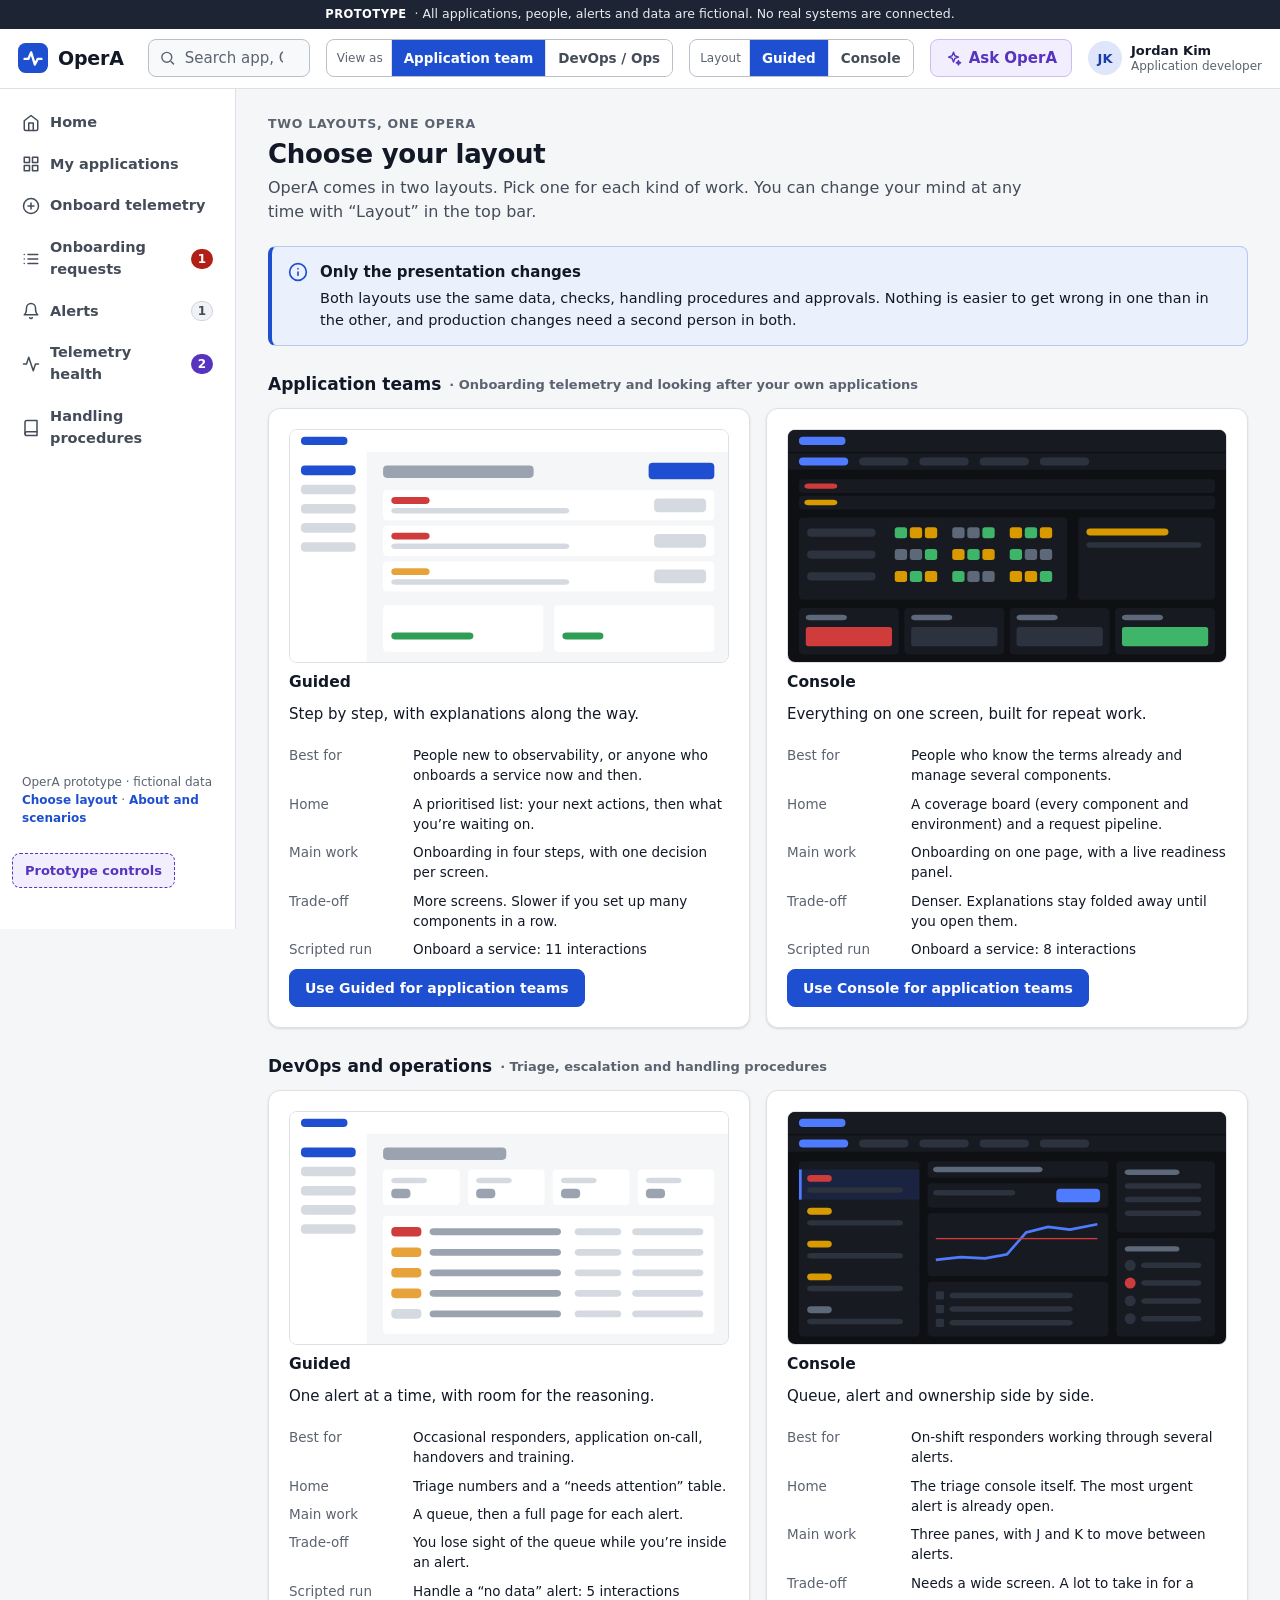
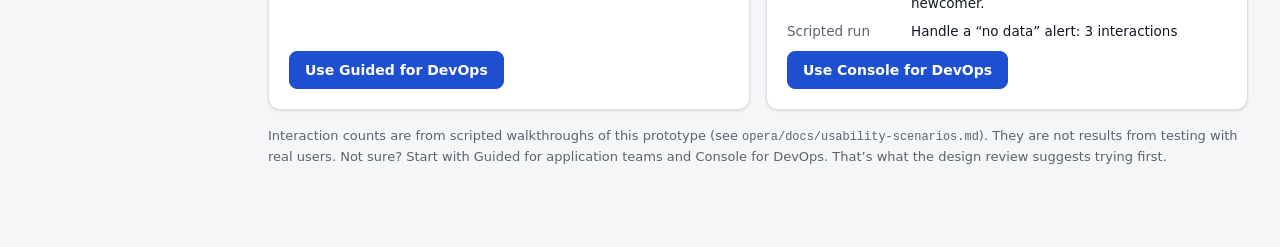
==== commit 36f75187: "Add a second selectable layout to OperA and close open findings OperA now comes in two layouts to ch" ====
--- a/opera/index.html
+++ b/opera/index.html
@@ -7,6 +7,7 @@
 <meta name="description" content="OperA — an application-centered, self-service observability platform prototype. Less chasing. More solving." />
 <link rel="icon" href="data:image/svg+xml,%3Csvg xmlns='http://www.w3.org/2000/svg' viewBox='0 0 32 32'%3E%3Crect width='32' height='32' rx='8' fill='%231f4fd1'/%3E%3Cpath d='M7 17h4l3-7 4 13 3-6h4' fill='none' stroke='white' stroke-width='2.5' stroke-linecap='round' stroke-linejoin='round'/%3E%3C/svg%3E" />
 <link rel="stylesheet" href="css/opera.css" />
+<link rel="stylesheet" href="css/console.css" />
 </head>
 <body>
 <a class="skip-link" href="#main">Skip to main content</a>
@@ -39,11 +40,17 @@
     <button type="button" data-action="set-role" data-role="ops" aria-pressed="false">DevOps / Ops</button>
   </div>
 
+  <div class="role-switch design-switch" role="group" aria-labelledby="design-switch-label">
+    <span id="design-switch-label" class="role-switch-label">Layout</span>
+    <button type="button" data-action="set-design" data-design="guided" aria-pressed="true">Guided</button>
+    <button type="button" data-action="set-design" data-design="console" aria-pressed="false">Console</button>
+  </div>
+
   <button class="assistant-btn" type="button" data-action="toggle-assistant" aria-expanded="false" aria-controls="assistant">
     <svg viewBox="0 0 24 24" aria-hidden="true" focusable="false"><path d="M12 3l1.9 5.1L19 10l-5.1 1.9L12 17l-1.9-5.1L5 10l5.1-1.9z"/><path d="M19 15l.9 2.1L22 18l-2.1.9L19 21l-.9-2.1L16 18l2.1-.9z"/></svg>
     <span>Ask OperA</span>
   </button>
-  <div class="user-chip" id="user-chip" aria-label="Signed in user"></div>
+  <div class="user-chip" id="user-chip" role="group" aria-label="Signed in user"></div>
 </header>
 
 <div class="layout">
@@ -76,6 +83,8 @@
 <script src="js/views/runbooks.js"></script>
 <script src="js/views/search.js"></script>
 <script src="js/views/about.js"></script>
+<script src="js/views/console.js"></script>
+<script src="js/views/choose.js"></script>
 <script src="js/assistant.js"></script>
 <script src="js/main.js"></script>
 </body>
--- a/opera/css/opera.css
+++ b/opera/css/opera.css
@@ -26,8 +26,27 @@
   --app: #0a6570;     --app-bg: #e5f3f4;     --app-bd: #9fd0d6;
 
   --sev-critical: #d03b3b;
+  --sev-high-bg: #fde8de;   --sev-high-bd: #ec9f7d;   --sev-high-fg: #8a2c0b;
+  --sev-medium-bg: #fff3cc; --sev-medium-bd: #e7c35a; --sev-medium-fg: #664600;
   --series-1: #2a78d6;
   --grid: #e3e6ea;
+
+  /* Fills that carry white text. Kept separate from the text/link colours so a
+     dark theme can lighten links without breaking contrast on filled controls. */
+  --primary-fill: #1f4fd1; --primary-fill-hover: #173ea8;
+  --danger-fill: #b11f16;  --danger-fill-hover: #8f1810;
+  --tel-fill: #5634bf;
+  --on-fill: #ffffff;
+  --field-bg: #ffffff;
+  --hover-bg: #fafbfd;
+  --selected-bg: #f7f9ff;
+  --border-hover: #9aa3af;
+  --warn-edge: #b77700;
+  --check-fail-bg: #fffafa; --check-wait-bg: #fbfcff;
+  --avatar-bg: #dfe6fb; --avatar-fg: #173ea8;
+  --env-prod-bg: #1d2433; --env-prod-fg: #ffffff;
+  --toast-bg: #1d2433;
+  --code-bg: #111827; --code-head-bg: #1d2433; --code-bd: #263044;
 
   --radius: 8px;
   --radius-lg: 12px;
@@ -70,10 +89,10 @@
   overflow: hidden; clip: rect(0, 0, 0, 0); white-space: nowrap; border: 0;
 }
 .skip-link {
-  position: absolute; left: 12px; top: -60px; z-index: 1000; background: var(--primary); color: #fff;
+  position: absolute; left: 12px; top: -60px; z-index: 1000; background: var(--primary-fill); color: var(--on-fill);
   padding: 10px 16px; border-radius: var(--radius); font-weight: 600; text-decoration: none;
 }
-.skip-link:focus { top: 12px; color: #fff; }
+.skip-link:focus { top: 12px; color: var(--on-fill); }
 .muted { color: var(--text-3); }
 .small { font-size: 13px; }
 .optional { font-weight: 400; color: var(--text-3); }
@@ -93,7 +112,7 @@
 }
 .brand { display: flex; align-items: center; gap: 10px; text-decoration: none; color: var(--text); flex-shrink: 0; }
 .brand-mark { width: 30px; height: 30px; }
-.brand-mark rect { fill: var(--primary); }
+.brand-mark rect { fill: var(--primary-fill); }
 .brand-mark path { fill: none; stroke: #fff; stroke-width: 2.5; stroke-linecap: round; stroke-linejoin: round; }
 .brand-name { font-weight: 750; font-size: 19px; letter-spacing: -0.01em; }
 .brand-tag { font-size: 12.5px; color: var(--text-3); border-left: 1px solid var(--border); padding-left: 10px; }
@@ -103,19 +122,19 @@
   width: 100%; height: 38px; min-height: 38px; padding: 0 12px 0 36px; border: 1px solid var(--border-strong);
   border-radius: var(--radius); background: var(--surface-2);
 }
-.global-search input:focus { background: #fff; }
+.global-search input:focus { background: var(--field-bg); }
 .role-switch { display: flex; align-items: center; border: 1px solid var(--border-strong); border-radius: var(--radius); overflow: hidden; flex-shrink: 0; }
 .role-switch-label { font-size: 12px; color: var(--text-3); padding: 0 8px 0 10px; }
 .role-switch button { border: 0; border-left: 1px solid var(--border); background: var(--surface); padding: 0 12px; height: 36px; cursor: pointer; font-size: 13.5px; font-weight: 600; color: var(--text-2); }
-.role-switch button[aria-pressed="true"] { background: var(--primary); color: #fff; }
+.role-switch button[aria-pressed="true"] { background: var(--primary-fill); color: var(--on-fill); }
 .assistant-btn {
   display: inline-flex; align-items: center; gap: 7px; height: 38px; padding: 0 14px; border-radius: var(--radius);
   border: 1px solid var(--tel-bd); background: var(--tel-bg); color: var(--tel); font-weight: 650; cursor: pointer; flex-shrink: 0;
 }
 .assistant-btn svg { width: 17px; height: 17px; fill: none; stroke: currentColor; stroke-width: 2; stroke-linejoin: round; }
-.assistant-btn[aria-expanded="true"] { background: var(--tel); color: #fff; border-color: var(--tel); }
+.assistant-btn[aria-expanded="true"] { background: var(--tel-fill); color: var(--on-fill); border-color: var(--tel-fill); }
 .user-chip { display: flex; align-items: center; gap: 9px; flex-shrink: 0; }
-.avatar { width: 34px; height: 34px; border-radius: 50%; background: #dfe6fb; color: #173ea8; display: grid; place-items: center; font-weight: 700; font-size: 13px; }
+.avatar { width: 34px; height: 34px; border-radius: 50%; background: var(--avatar-bg); color: var(--avatar-fg); display: grid; place-items: center; font-weight: 700; font-size: 13px; }
 .user-meta { display: flex; flex-direction: column; line-height: 1.2; font-size: 13px; }
 .user-meta span { color: var(--text-3); font-size: 12px; }
 .icon-btn { width: 36px; height: 36px; display: inline-grid; place-items: center; border: 1px solid transparent; background: transparent; border-radius: var(--radius); cursor: pointer; color: var(--text-2); }
@@ -142,9 +161,9 @@
 .sidenav .icon { width: 18px; height: 18px; flex-shrink: 0; }
 .nav-label { flex: 1; }
 .nav-badge { min-width: 22px; height: 20px; padding: 0 6px; border-radius: 10px; font-size: 12px; font-weight: 700; display: inline-grid; place-items: center; }
-.nav-badge-danger { background: var(--danger); color: #fff; }
+.nav-badge-danger { background: var(--danger-fill); color: var(--on-fill); }
 .nav-badge-neutral { background: var(--neutral-bg); color: var(--neutral); border: 1px solid var(--neutral-bd); }
-.nav-badge-tel { background: var(--tel); color: #fff; }
+.nav-badge-tel { background: var(--tel-fill); color: var(--on-fill); }
 .nav-foot { margin-top: auto; padding: 16px 12px 88px; font-size: 12px; color: var(--text-3); }
 .sidenav .nav-foot a { display: inline; padding: 0; font-size: 12px; font-weight: 600; color: var(--primary); }
 .sidenav .nav-foot a::before { display: none; }
@@ -168,22 +187,23 @@
   border: 1px solid var(--border-strong); border-radius: var(--radius); background: var(--surface); color: var(--text);
   font-weight: 600; font-size: 14px; cursor: pointer; text-decoration: none; white-space: nowrap;
 }
-.btn:hover { background: var(--surface-2); border-color: #9aa3af; color: var(--text); }
-.btn-primary { background: var(--primary); border-color: var(--primary); color: #fff; }
-.btn-primary:hover { background: var(--primary-hover); border-color: var(--primary-hover); color: #fff; }
-.btn-danger { background: var(--danger); border-color: var(--danger); color: #fff; }
-.btn-danger:hover { background: #8f1810; color: #fff; }
+.btn:hover { background: var(--surface-2); border-color: var(--border-hover); color: var(--text); }
+.btn-primary { background: var(--primary-fill); border-color: var(--primary-fill); color: var(--on-fill); }
+.btn-primary:hover { background: var(--primary-fill-hover); border-color: var(--primary-fill-hover); color: var(--on-fill); }
+.btn-danger { background: var(--danger-fill); border-color: var(--danger-fill); color: var(--on-fill); }
+.btn-danger:hover { background: var(--danger-fill-hover); color: var(--on-fill); }
 .btn-danger-ghost { color: var(--danger); border-color: var(--danger-bd); }
 .btn-ghost { border-color: transparent; background: transparent; color: var(--primary); }
 .btn-ghost:hover { background: var(--primary-weak); border-color: transparent; color: var(--primary-hover); }
 .btn-sm { min-height: 32px; padding: 0 11px; font-size: 13.5px; }
 .btn[disabled], .btn[aria-disabled="true"] { opacity: 0.55; cursor: not-allowed; }
 .btn-row { display: flex; gap: 10px; flex-wrap: wrap; align-items: center; }
-.link-btn { background: none; border: 0; padding: 0; color: var(--primary); text-decoration: underline; text-underline-offset: 2px; cursor: pointer; font-weight: 600; }
+.link-btn { min-height: 24px; background: none; border: 0; padding: 0; color: var(--primary); text-decoration: underline; text-underline-offset: 2px; cursor: pointer; font-weight: 600; }
 
 /* ---------- cards & grids ---------- */
 .card { background: var(--surface); border: 1px solid var(--border); border-radius: var(--radius-lg); padding: 20px; box-shadow: var(--shadow); }
 .card + .card { margin-top: 16px; }
+.grid > .card + .card { margin-top: 0; }
 .card-title { display: flex; align-items: center; gap: 8px; font-size: 16px; margin-bottom: 14px; }
 .card-title .icon { color: var(--text-3); }
 .card-head { display: flex; justify-content: space-between; align-items: center; gap: 12px; margin-bottom: 14px; flex-wrap: wrap; }
@@ -219,12 +239,12 @@
 .sev { display: inline-flex; align-items: center; gap: 5px; padding: 2px 9px 2px 7px; border-radius: 5px; font-size: 12.5px; font-weight: 700; white-space: nowrap; border: 1px solid; }
 .sev .icon { width: 14px; height: 14px; vertical-align: 0; stroke-width: 2.5; }
 .sev-critical { background: var(--sev-critical); border-color: var(--sev-critical); color: #fff; }
-.sev-high { background: #fde8de; border-color: #ec9f7d; color: #8a2c0b; }
-.sev-medium { background: #fff3cc; border-color: #e7c35a; color: #664600; }
+.sev-high { background: var(--sev-high-bg); border-color: var(--sev-high-bd); color: var(--sev-high-fg); }
+.sev-medium { background: var(--sev-medium-bg); border-color: var(--sev-medium-bd); color: var(--sev-medium-fg); }
 .sev-low { background: var(--neutral-bg); border-color: var(--neutral-bd); color: var(--neutral); }
 
 .env { font-family: var(--mono); font-size: 12px; font-weight: 700; padding: 1px 7px; border-radius: 4px; border: 1px solid var(--border-strong); color: var(--text-2); background: var(--surface); }
-.env-prod { background: #1d2433; border-color: #1d2433; color: #fff; }
+.env-prod { background: var(--env-prod-bg); border-color: var(--env-prod-bg); color: var(--env-prod-fg); }
 
 /* ---------- callouts ---------- */
 .callout { display: flex; gap: 12px; padding: 14px 16px; border: 1px solid; border-left-width: 4px; border-radius: var(--radius); margin-bottom: 16px; }
@@ -237,7 +257,7 @@
 .callout-info .callout-icon { color: var(--info); }
 .callout-success { background: var(--success-bg); border-color: var(--success-bd); border-left-color: var(--success); }
 .callout-success .callout-icon { color: var(--success); }
-.callout-warn { background: var(--warn-bg); border-color: var(--warn-bd); border-left-color: #b77700; }
+.callout-warn { background: var(--warn-bg); border-color: var(--warn-bd); border-left-color: var(--warn-edge); }
 .callout-warn .callout-icon { color: var(--warn); }
 .callout-danger { background: var(--danger-bg); border-color: var(--danger-bd); border-left-color: var(--danger); }
 .callout-danger .callout-icon { color: var(--danger); }
@@ -253,7 +273,7 @@
 .next-step.tone-success .next-step-label { color: var(--success); }
 .next-step.tone-danger { border-color: var(--danger); }
 .next-step.tone-danger .next-step-label { color: var(--danger); }
-.next-step.tone-warn { border-color: #b77700; }
+.next-step.tone-warn { border-color: var(--warn-edge); }
 .next-step.tone-warn .next-step-label { color: var(--warn); }
 
 /* ---------- tables ---------- */
@@ -263,7 +283,7 @@
 .table th { text-align: left; font-size: 12.5px; font-weight: 650; color: var(--text-3); padding: 10px 14px; border-bottom: 1px solid var(--border); background: var(--surface-2); white-space: nowrap; }
 .table td { padding: 12px 14px; border-bottom: 1px solid var(--border); vertical-align: top; }
 .table tr:last-child td { border-bottom: 0; }
-.table tbody tr:hover { background: #fafbfd; }
+.table tbody tr:hover { background: var(--hover-bg); }
 .table .num { text-align: right; font-variant-numeric: tabular-nums; }
 .table-compact td, .table-compact th { padding: 6px 10px; }
 .row-title { font-weight: 650; }
@@ -283,12 +303,12 @@
 .field > label, .field-label, legend { display: block; font-weight: 650; margin-bottom: 5px; font-size: 14.5px; }
 .hint { color: var(--text-3); font-size: 13.5px; margin: -2px 0 8px; }
 input[type="text"], input[type="search"], select, textarea {
-  width: 100%; min-height: 40px; padding: 8px 11px; border: 1px solid var(--border-strong); border-radius: var(--radius); background: #fff;
+  width: 100%; min-height: 40px; padding: 8px 11px; border: 1px solid var(--border-strong); border-radius: var(--radius); background: var(--field-bg);
 }
 textarea { min-height: 80px; resize: vertical; }
 input[aria-invalid="true"], textarea[aria-invalid="true"], select[aria-invalid="true"] { border-color: var(--danger); box-shadow: 0 0 0 1px var(--danger); }
 .error-msg { color: var(--danger); font-weight: 600; font-size: 13.5px; margin-top: 6px; display: flex; gap: 6px; align-items: flex-start; }
-.error-msg::before { content: '!'; flex-shrink: 0; width: 17px; height: 17px; border-radius: 50%; background: var(--danger); color: #fff; font-size: 12px; display: grid; place-items: center; font-weight: 800; margin-top: 1px; }
+.error-msg::before { content: '!'; flex-shrink: 0; width: 17px; height: 17px; border-radius: 50%; background: var(--danger-fill); color: var(--on-fill); font-size: 12px; display: grid; place-items: center; font-weight: 800; margin-top: 1px; }
 fieldset { border: 0; padding: 0; margin: 0 0 18px; min-width: 0; }
 .radio-row { display: flex; gap: 10px; align-items: flex-start; padding: 8px 0; cursor: pointer; font-size: 14px; }
 .radio-row input { margin-top: 3px; width: 17px; height: 17px; accent-color: var(--primary); flex-shrink: 0; }
@@ -298,7 +318,7 @@
   background: var(--surface); cursor: pointer;
 }
 .choice:hover { border-color: var(--primary); }
-.choice:has(input:checked) { border-color: var(--primary); box-shadow: 0 0 0 1px var(--primary); background: #f7f9ff; }
+.choice:has(input:checked) { border-color: var(--primary); box-shadow: 0 0 0 1px var(--primary); background: var(--selected-bg); }
 .choice:has(input:disabled) { cursor: default; background: var(--surface-2); }
 .choice input { margin-top: 3px; width: 18px; height: 18px; accent-color: var(--primary); flex-shrink: 0; }
 .choice-body { flex: 1; min-width: 0; }
@@ -316,8 +336,8 @@
 .help-panel { display: block; margin: 6px 0 10px; padding: 10px 12px; background: var(--info-bg); border: 1px solid var(--info-bd); border-radius: var(--radius); font-size: 13.5px; font-weight: 400; color: var(--text); }
 
 /* ---------- code ---------- */
-.code { border: 1px solid #263044; border-radius: var(--radius); overflow: hidden; margin: 10px 0; background: #111827; }
-.code-head { display: flex; justify-content: space-between; align-items: center; padding: 6px 8px 6px 12px; background: #1d2433; color: #cbd2de; font-size: 12.5px; font-weight: 600; }
+.code { border: 1px solid var(--code-bd); border-radius: var(--radius); overflow: hidden; margin: 10px 0; background: var(--code-bg); }
+.code-head { display: flex; justify-content: space-between; align-items: center; padding: 6px 8px 6px 12px; background: var(--code-head-bg); color: #cbd2de; font-size: 12.5px; font-weight: 600; }
 .code-head .btn { background: #2b3448; border-color: #3c475e; color: #fff; min-height: 28px; }
 .code-head .btn:hover { background: #3a455d; }
 .code pre { margin: 0; padding: 12px 14px; overflow-x: auto; color: #e5e9f0; font-size: 13px; line-height: 1.55; }
@@ -330,11 +350,11 @@
 .step-done::before, .step-current::before, .step-failed::before { background: var(--primary); }
 .step-dot { width: 30px; height: 30px; border-radius: 50%; display: grid; place-items: center; font-weight: 700; border: 2px solid var(--border-strong); background: var(--surface); position: relative; z-index: 1; margin-bottom: 6px; color: var(--text-3); }
 .step-dot .icon { width: 15px; height: 15px; stroke-width: 3; vertical-align: 0; }
-.step-done .step-dot { background: var(--primary); border-color: var(--primary); color: #fff; }
+.step-done .step-dot { background: var(--primary-fill); border-color: var(--primary-fill); color: var(--on-fill); }
 .step-current .step-dot { border-color: var(--primary); color: var(--primary); box-shadow: 0 0 0 4px var(--primary-weak); }
 .step-current .step-label { color: var(--text); font-weight: 700; }
 .step-done .step-label { color: var(--text-2); }
-.step-failed .step-dot { background: var(--danger); border-color: var(--danger); color: #fff; }
+.step-failed .step-dot { background: var(--danger-fill); border-color: var(--danger-fill); color: var(--on-fill); }
 .step-failed .step-label { color: var(--danger); font-weight: 700; }
 .step-label { padding: 0 4px; }
 .stepper-compact { margin: 6px 0 0; }
@@ -374,9 +394,9 @@
 .check-head { display: flex; gap: 10px; align-items: center; justify-content: space-between; flex-wrap: wrap; }
 .check-name { font-weight: 650; display: flex; gap: 8px; align-items: center; }
 .check-detail { margin-top: 6px; color: var(--text-2); font-size: 14px; }
-.check-fail { background: #fffafa; }
+.check-fail { background: var(--check-fail-bg); }
 .check-fail .check-name { color: var(--danger); }
-.check-waiting { background: #fbfcff; }
+.check-waiting { background: var(--check-wait-bg); }
 .check-block { margin-top: 10px; display: grid; gap: 8px; }
 .check-sub { font-size: 12.5px; font-weight: 700; text-transform: uppercase; letter-spacing: 0.05em; color: var(--text-3); margin-bottom: 2px; }
 .check-actions { display: flex; gap: 8px; flex-wrap: wrap; margin-top: 10px; }
@@ -414,7 +434,7 @@
 .rb-num { font-weight: 700; color: var(--text-3); margin-right: 4px; }
 .rb-title { font-weight: 650; }
 .rb-body { font-size: 14px; color: var(--text-2); margin-top: 2px; }
-.rb-decision { font-size: 13.5px; margin-top: 6px; padding: 6px 10px; border-left: 3px solid #b77700; background: var(--warn-bg); border-radius: 0 6px 6px 0; }
+.rb-decision { font-size: 13.5px; margin-top: 6px; padding: 6px 10px; border-left: 3px solid var(--warn-edge); background: var(--warn-bg); border-radius: 0 6px 6px 0; }
 .rb-actions { display: flex; gap: 6px; flex-wrap: wrap; margin-top: 8px; }
 .next-tag { font-size: 11.5px; font-weight: 750; text-transform: uppercase; letter-spacing: 0.05em; color: var(--primary); margin-left: 6px; }
 
@@ -424,7 +444,7 @@
 .ladder-step:last-child { border-bottom: 0; }
 .ladder-head { display: flex; gap: 8px; align-items: center; flex-wrap: wrap; }
 .ladder-num { width: 22px; height: 22px; border-radius: 50%; background: var(--neutral-bg); border: 1px solid var(--neutral-bd); font-size: 12px; font-weight: 700; display: grid; place-items: center; }
-.ladder-due .ladder-num { background: var(--danger); color: #fff; border-color: var(--danger); }
+.ladder-due .ladder-num { background: var(--danger-fill); color: var(--on-fill); border-color: var(--danger-fill); }
 .ladder-done .ladder-num { background: var(--success-bg); color: var(--success); border-color: var(--success-bd); }
 .ladder-meta { font-size: 13px; color: var(--text-2); margin: 4px 0 0 30px; }
 .ladder-step .btn { margin: 8px 0 0 30px; }
@@ -455,6 +475,9 @@
 /* ---------- app cards ---------- */
 .app-card { display: flex; flex-direction: column; gap: 10px; }
 .app-card h3 a { color: var(--text); text-decoration: none; }
+/* Standalone links (not inside a sentence) meet the 24px minimum target size. */
+.app-card h3 a, .board h3 a, .card-head > a { display: inline-block; min-height: 24px; line-height: 24px; }
+.table-wrap[tabindex]:focus-visible { outline-offset: -3px; }
 .app-card h3 a:hover { color: var(--primary); text-decoration: underline; }
 .cov-bar { display: flex; gap: 2px; height: 8px; border-radius: 4px; overflow: hidden; background: var(--neutral-bg); }
 .cov-bar span { display: block; height: 100%; }
@@ -500,7 +523,7 @@
 .empty-title { font-weight: 700; color: var(--text); font-size: 16px; }
 
 /* ---------- modal ---------- */
-dialog { border: 0; padding: 0; border-radius: var(--radius-lg); box-shadow: var(--shadow-lg); width: min(560px, calc(100vw - 32px)); max-height: calc(100vh - 48px); color: var(--text); }
+dialog { border: 1px solid var(--border); background: var(--surface); padding: 0; border-radius: var(--radius-lg); box-shadow: var(--shadow-lg); width: min(560px, calc(100vw - 32px)); max-height: calc(100vh - 48px); color: var(--text); }
 dialog.modal-wide { width: min(760px, calc(100vw - 32px)); }
 dialog::backdrop { background: rgba(17, 24, 39, 0.45); }
 .modal-form { display: flex; flex-direction: column; max-height: calc(100vh - 48px); }
@@ -511,27 +534,27 @@
 .approval-box { border: 1px solid var(--border); border-radius: var(--radius); padding: 12px 14px; background: var(--surface-2); margin-bottom: 16px; }
 .approval-box .kv { margin: 0; grid-template-columns: 120px 1fr; }
 .packet { border: 1px solid var(--border); border-radius: var(--radius); padding: 12px 14px; background: var(--surface-2); font-size: 13.5px; white-space: pre-wrap; font-family: var(--mono); max-height: 220px; overflow-y: auto; }
-.log-lines { font-family: var(--mono); font-size: 12.5px; background: #111827; color: #e5e9f0; border-radius: var(--radius); padding: 10px 12px; overflow-x: auto; margin: 0; }
+.log-lines { font-family: var(--mono); font-size: 12.5px; background: var(--code-bg); color: #e5e9f0; border: 1px solid var(--code-bd); border-radius: var(--radius); padding: 10px 12px; overflow-x: auto; margin: 0; }
 .log-lines .lvl-error { color: #ff9b94; }
 .log-lines .lvl-warn { color: #f4d27a; }
 
 /* ---------- toast ---------- */
 .toast-region { position: fixed; right: 20px; bottom: 20px; z-index: 300; display: grid; gap: 8px; max-width: 420px; }
-.toast { background: #1d2433; color: #fff; padding: 12px 16px; border-radius: var(--radius); box-shadow: var(--shadow-lg); font-size: 14px; border-left: 4px solid #4ade80; transition: opacity 0.3s, transform 0.3s; }
+.toast { background: var(--toast-bg); color: #fff; padding: 12px 16px; border-radius: var(--radius); box-shadow: var(--shadow-lg); font-size: 14px; border-left: 4px solid #4ade80; transition: opacity 0.3s, transform 0.3s; }
 .toast-info { border-left-color: #93b4ff; }
 .toast-warn { border-left-color: #f4c14a; }
 .toast-danger { border-left-color: #ff8c84; }
 .toast-out { opacity: 0; transform: translateY(6px); }
 
 /* ---------- prototype controls ---------- */
-.proto-btn { position: fixed; left: 12px; bottom: 12px; z-index: 120; border: 1px dashed #8a6bd1; background: #faf7ff; color: #4b2aa8; font-weight: 650; font-size: 13px; padding: 7px 12px; border-radius: var(--radius); cursor: pointer; }
-.proto-panel { position: fixed; left: 12px; bottom: 54px; z-index: 130; width: 340px; max-height: calc(100vh - 140px); overflow-y: auto; background: #fff; border: 2px dashed #8a6bd1; border-radius: var(--radius-lg); padding: 14px 16px; box-shadow: var(--shadow-lg); }
+.proto-btn { position: fixed; left: 12px; bottom: 12px; z-index: 120; border: 1px dashed var(--tel); background: var(--tel-bg); color: var(--tel); font-weight: 650; font-size: 13px; padding: 7px 12px; border-radius: var(--radius); cursor: pointer; }
+.proto-panel { position: fixed; left: 12px; bottom: 54px; z-index: 130; width: 340px; max-height: calc(100vh - 140px); overflow-y: auto; background: var(--surface); color: var(--text); border: 2px dashed var(--tel); border-radius: var(--radius-lg); padding: 14px 16px; box-shadow: var(--shadow-lg); }
 .proto-head { display: flex; justify-content: space-between; align-items: center; }
 .proto-head h2 { font-size: 16px; }
 .proto-panel legend { font-size: 13.5px; margin: 10px 0 0; }
 .proto-panel .radio-row { padding: 5px 0; font-size: 13.5px; }
-.proto-inline { border: 1px dashed #8a6bd1; background: #faf7ff; border-radius: var(--radius); padding: 8px 10px; font-size: 13px; color: #4b2aa8; display: flex; gap: 8px; align-items: center; flex-wrap: wrap; margin-top: 10px; }
-.proto-inline .btn { border-color: #b9a5ea; color: #4b2aa8; }
+.proto-inline { border: 1px dashed var(--tel); background: var(--tel-bg); border-radius: var(--radius); padding: 8px 10px; font-size: 13px; color: var(--tel); display: flex; gap: 8px; align-items: center; flex-wrap: wrap; margin-top: 10px; }
+.proto-inline .btn { border-color: var(--tel-bd); color: var(--tel); background: var(--surface); }
 
 /* ---------- assistant ---------- */
 .assistant {
@@ -544,7 +567,7 @@
 .as-context { padding: 8px 16px; font-size: 12.5px; color: var(--text-2); background: var(--surface-2); border-bottom: 1px solid var(--border); }
 .as-log { flex: 1; overflow-y: auto; padding: 14px 16px; display: grid; gap: 14px; align-content: start; }
 .as-msg { font-size: 14px; }
-.as-user { justify-self: end; background: var(--primary); color: #fff; padding: 8px 12px; border-radius: 12px 12px 2px 12px; max-width: 85%; }
+.as-user { justify-self: end; background: var(--primary-fill); color: var(--on-fill); padding: 8px 12px; border-radius: 12px 12px 2px 12px; max-width: 85%; }
 .as-bot { background: var(--surface-2); border: 1px solid var(--border); border-radius: 12px 12px 12px 2px; padding: 12px 14px; }
 .as-bot p + p { margin-top: 6px; }
 .as-label { font-size: 11.5px; font-weight: 750; text-transform: uppercase; letter-spacing: 0.05em; color: var(--text-3); margin: 10px 0 4px; }
@@ -567,6 +590,24 @@
 .typing span:nth-child(3) { animation-delay: 0.4s; }
 @keyframes blink { 0%, 80%, 100% { opacity: 0.25; } 40% { opacity: 1; } }
 
+/* ---------- layout chooser ---------- */
+.choose-card { display: flex; flex-direction: column; gap: 10px; }
+.choose-card.is-selected { border-color: var(--primary); box-shadow: 0 0 0 1px var(--primary), var(--shadow); }
+.choose-card .card-head { margin-bottom: 0; }
+.choose-preview { border: 1px solid var(--border); border-radius: var(--radius); overflow: hidden; line-height: 0; }
+.choose-preview svg { width: 100%; height: auto; display: block; }
+.choose-card .kv { grid-template-columns: 110px minmax(0, 1fr); font-size: 13.5px; margin: 0; }
+.choose-card .btn { margin-top: auto; align-self: flex-start; }
+
+/* ---------- small shared pieces ---------- */
+.quick-actions { margin: -6px 0 18px; }
+.rb-found { margin: 6px 0 0; padding: 6px 10px; font-size: 13.5px; background: var(--surface-2); border: 1px solid var(--border); border-radius: var(--radius); }
+.rb-found li + li { margin-top: 4px; }
+.ic-rule { margin-top: 10px; padding-top: 10px; border-top: 1px dashed var(--border); }
+.combined-page { margin-bottom: 14px; padding: 10px 12px; border: 1px solid var(--info-bd); background: var(--info-bg); border-radius: var(--radius); }
+.icon.flip { transform: scaleX(-1); }
+::placeholder { color: var(--text-3); opacity: 1; }
+
 /* ---------- responsive ---------- */
 @media (max-width: 1360px) {
   body.assistant-open .layout { grid-template-columns: var(--nav-w) minmax(0, 1fr); }
@@ -577,6 +618,7 @@
   .grid-4 { grid-template-columns: repeat(2, minmax(0, 1fr)); }
   .brand-tag, .user-meta, .role-switch-label { display: none; }
 }
+@media (max-width: 1480px) { .brand-tag { display: none; } }
 @media (max-width: 900px) {
   .layout { grid-template-columns: minmax(0, 1fr); }
   .nav-toggle { display: inline-grid; }
@@ -586,7 +628,7 @@
   .grid-2, .grid-3 { grid-template-columns: minmax(0, 1fr); }
   .signal-grid { grid-template-columns: minmax(0, 1fr); }
   .global-search { display: none; }
-  .assistant-btn span { display: none; }
+  .assistant-btn span { position: absolute; width: 1px; height: 1px; overflow: hidden; clip: rect(0, 0, 0, 0); white-space: nowrap; }
   .stepper .step-label { font-size: 11.5px; }
   .kv { grid-template-columns: 120px minmax(0, 1fr); }
 }
@@ -595,7 +637,7 @@
   .topbar { flex-wrap: wrap; height: auto; min-height: var(--topbar-h); padding: 8px 12px; gap: 8px 10px; }
   .brand { margin-right: auto; }
   .brand-tag { display: none; }
-  .role-switch { order: 5; flex: 1 0 100%; }
+  .role-switch { order: 5; flex: 1 1 45%; }
   .role-switch button { flex: 1; }
 }
 @media (max-width: 560px) {
--- a/opera/css/console.css
+++ b/opera/css/console.css
@@ -0,0 +1,200 @@
+/* OperA — Console layout.
+ * A dense, dark, single-screen alternative to the Guided layout. It only
+ * re-themes tokens and re-arranges the shell; components come from opera.css.
+ * Dark values are chosen for the dark surface (not an automatic flip) and keep
+ * WCAG 2.2 AA contrast: text >= 4.5:1, control boundaries >= 3:1.
+ */
+html[data-design="console"] {
+  color-scheme: dark;
+  --page: #0e1014;
+  --surface: #171a21;
+  --surface-2: #1e222b;
+  --border: #2d333e;
+  --border-strong: #6b7688;
+  --text: #e8ebf0;
+  --text-2: #c0c7d2;
+  --text-3: #9ba4b3;
+  --primary: #8fb0ff;
+  --primary-hover: #b4c9ff;
+  --primary-weak: #1a2747;
+  --focus: #8fb0ff;
+
+  --success: #6fdc8c; --success-bg: #11301c; --success-bd: #215c35;
+  --danger: #ff9c94;  --danger-bg: #3a1614;  --danger-bd: #73302a;
+  --warn: #f1c453;    --warn-bg: #33270a;    --warn-bd: #6b5216;
+  --info: #9bb8ff;    --info-bg: #16223f;    --info-bd: #2e4680;
+  --neutral: #c3cad6; --neutral-bg: #232833; --neutral-bd: #3e4656;
+  --tel: #c4b1ff;     --tel-bg: #261d45;     --tel-bd: #4a3a85;
+  --app: #7fd6e0;     --app-bg: #0e2c31;     --app-bd: #1f5760;
+
+  --sev-high-bg: #3a1d10;   --sev-high-bd: #7a3d1f;   --sev-high-fg: #ffb38f;
+  --sev-medium-bg: #33270a; --sev-medium-bd: #6b5216; --sev-medium-fg: #f1c453;
+  --series-1: #3987e5;
+  --grid: #2a303a;
+
+  --primary-fill: #2f5fe0; --primary-fill-hover: #2550c4;
+  --danger-fill: #c0392b;  --danger-fill-hover: #a53125;
+  --tel-fill: #6a4bd0;
+  --field-bg: #11141a;
+  --hover-bg: #1c2029;
+  --selected-bg: #1a2440;
+  --border-hover: #8a94a6;
+  --warn-edge: #d99a00;
+  --check-fail-bg: #1f1718; --check-wait-bg: #171b26;
+  --avatar-bg: #24355f; --avatar-fg: #c9d8ff;
+  --env-prod-bg: #e8ebf0; --env-prod-fg: #12161d;
+  --toast-bg: #2a3140;
+  --code-bg: #0b0d12; --code-head-bg: #151922; --code-bd: #2d333e;
+  --shadow: 0 1px 2px rgba(0, 0, 0, 0.4);
+  --shadow-lg: 0 16px 40px rgba(0, 0, 0, 0.6);
+}
+
+/* ---------- density ---------- */
+html[data-design="console"] body { font-size: 14px; }
+html[data-design="console"] h1 { font-size: 22px; }
+html[data-design="console"] h2 { font-size: 16px; }
+html[data-design="console"] .card { padding: 16px; }
+html[data-design="console"] .card + .card { margin-top: 12px; }
+html[data-design="console"] .grid > .card + .card { margin-top: 0; }
+html[data-design="console"] .page-head { margin-bottom: 14px; }
+html[data-design="console"] .page-head .lead { font-size: 14.5px; }
+html[data-design="console"] .section { margin-top: 20px; }
+html[data-design="console"] .table td { padding: 9px 12px; }
+html[data-design="console"] .cov-bar .seg-active { background: #3fb56a; }
+html[data-design="console"] .prototype-ribbon { border-bottom: 1px solid var(--border); }
+
+/* ---------- shell: navigation across the top, content at full width ---------- */
+@media (min-width: 901px) {
+  html[data-design="console"] .layout { grid-template-columns: minmax(0, 1fr); grid-template-rows: auto 1fr; }
+  html[data-design="console"] body.assistant-open .layout { grid-template-columns: minmax(0, 1fr) var(--assistant-w); }
+  html[data-design="console"] .sidenav {
+    grid-column: 1 / -1; position: sticky; top: var(--topbar-h); z-index: 40; height: auto;
+    flex-direction: row; align-items: center; gap: 12px; padding: 0 16px;
+    border-right: 0; border-bottom: 1px solid var(--border); overflow-x: auto; overflow-y: hidden;
+  }
+  html[data-design="console"] .sidenav ul { display: flex; gap: 2px; }
+  html[data-design="console"] .sidenav a { padding: 11px 12px 9px; border-radius: 0; border-bottom: 2px solid transparent; white-space: nowrap; font-size: 13.5px; }
+  html[data-design="console"] .sidenav a[aria-current="page"] { background: none; border-bottom-color: var(--primary); }
+  html[data-design="console"] .sidenav a[aria-current="page"]::before { display: none; }
+  html[data-design="console"] .sidenav .nav-foot { margin: 0 0 0 auto; padding: 0; white-space: nowrap; }
+  html[data-design="console"] .nav-foot-note { display: none; }
+  html[data-design="console"] main { max-width: none; padding: 16px 20px 60px; }
+  html[data-design="console"] .assistant { top: calc(var(--topbar-h) + 44px); height: calc(100vh - var(--topbar-h) - 44px); }
+}
+@media (min-width: 901px) and (max-width: 1360px) {
+  html[data-design="console"] body.assistant-open .layout { grid-template-columns: minmax(0, 1fr); }
+}
+
+/* ---------- one-line status strip ---------- */
+.strip { display: flex; gap: 8px; align-items: center; flex-wrap: wrap; padding: 8px 12px; border: 1px solid; border-radius: var(--radius); font-size: 13.5px; margin: 0 0 12px; }
+.strip-tel { background: var(--tel-bg); border-color: var(--tel-bd); }
+.strip-tel > .icon { color: var(--tel); }
+
+/* ---------- triage console (DevOps) ---------- */
+.triage { display: flex; flex-direction: column; }
+.triage .strip { margin-bottom: 10px; }
+.triage-panes { display: grid; grid-template-columns: 340px minmax(0, 1fr); gap: 12px; min-height: 0; }
+.triage-panes.list-only, .triage-panes.detail-only { grid-template-columns: minmax(0, 1fr); }
+.triage-main { display: grid; grid-template-columns: minmax(0, 1fr) 340px; gap: 12px; min-height: 0; min-width: 0; }
+.pane { min-height: 0; min-width: 0; overflow-y: auto; }
+.pane-list { display: flex; flex-direction: column; background: var(--surface); border: 1px solid var(--border); border-radius: var(--radius-lg); }
+.pane-head { position: sticky; top: 0; z-index: 1; background: var(--surface); padding: 12px; border-bottom: 1px solid var(--border); }
+.pane-head h1, .pane-head h2 { font-size: 15px; margin-bottom: 8px; }
+.pane-filters { display: flex; gap: 8px; flex-wrap: wrap; }
+.seg-sm button { min-height: 28px; padding: 0 10px; font-size: 12.5px; }
+.pane-list .empty, .pane-list .callout { margin: 12px; }
+.alert-list { list-style: none; margin: 0; padding: 0; }
+.alert-row { display: grid; gap: 4px; padding: 10px 12px 10px 9px; border-bottom: 1px solid var(--border); border-left: 3px solid transparent; text-decoration: none; color: var(--text); }
+.alert-row:hover { background: var(--hover-bg); color: var(--text); }
+.alert-row:focus-visible { outline-offset: -3px; }
+.alert-row[aria-current="true"] { background: var(--selected-bg); border-left-color: var(--primary); }
+.alert-row-top { display: flex; gap: 6px; align-items: center; flex-wrap: wrap; }
+.alert-row-age { margin-left: auto; font-size: 12px; color: var(--text-3); white-space: nowrap; }
+.alert-row-title { font-weight: 650; font-size: 13.5px; line-height: 1.35; }
+.alert-row-meta { font-size: 12px; color: var(--text-3); }
+.alert-row-tags { display: flex; gap: 4px; flex-wrap: wrap; }
+.pane-foot { margin-top: auto; padding: 6px 12px 46px; border-top: 1px solid var(--border); display: flex; justify-content: space-between; align-items: center; gap: 8px; flex-wrap: wrap; font-size: 12.5px; }
+.pane-foot .radio-row { padding: 4px 0; font-size: 12.5px; }
+.pane-detail { padding: 2px 4px 24px 2px; }
+.pane-detail h1 { font-size: 21px; }
+.pane-detail .lead { color: var(--text-2); margin: 4px 0 12px; font-size: 13.5px; }
+.pane-detail .next-step { margin-bottom: 12px; padding: 12px 14px; }
+.pane-detail .quick-actions { margin: 0 0 12px; }
+.pane-context { padding: 2px 4px 24px 2px; }
+.back-link { margin-bottom: 8px; font-size: 13.5px; }
+.back-link .icon { margin-right: 4px; }
+kbd { font-family: var(--mono); font-size: 12px; padding: 2px 7px; border: 1px solid var(--border-strong); border-bottom-width: 2px; border-radius: 5px; background: var(--surface-2); }
+
+/* The context pane folds under the alert when the middle column gets narrow (e.g. assistant open). */
+@container main (max-width: 1180px) {
+  .triage-main { display: block; overflow-y: auto; }
+  .triage-main > .pane { overflow: visible; }
+  .triage-main > .pane-context { margin-top: 12px; }
+}
+/* Below this width the console shows one pane at a time and the page scrolls normally. */
+@media (max-width: 1099px) {
+  .triage-panes { display: block; height: auto !important; }
+  .triage-main { display: block; overflow: visible; }
+  .pane { overflow: visible; }
+  .pane-foot { display: none; }
+}
+
+/* ---------- workspace board (application teams) ---------- */
+.strip-list { list-style: none; margin: 0; padding: 0; border: 1px solid var(--border); border-radius: var(--radius-lg); background: var(--surface); }
+.strip-list li { display: flex; gap: 10px; align-items: center; padding: 8px 12px; border-bottom: 1px solid var(--border); flex-wrap: wrap; }
+.strip-list li:last-child { border-bottom: 0; }
+.strip-tags { display: flex; gap: 6px; flex-wrap: wrap; }
+.strip-title { flex: 1; min-width: 200px; font-weight: 600; font-size: 13.5px; }
+.strip-title .row-sub { display: block; font-weight: 400; }
+.ws-grid { display: grid; grid-template-columns: minmax(0, 1.6fr) minmax(0, 1fr); gap: 20px; align-items: start; }
+.board + .board { margin-top: 12px; }
+.board h3 a { color: var(--text); text-decoration: none; }
+.board h3 a:hover { color: var(--primary); text-decoration: underline; }
+.board-table th[scope="row"] { text-align: left; font-weight: 600; font-size: 12.5px; color: var(--text); white-space: nowrap; }
+.board-legend { display: flex; gap: 10px; flex-wrap: wrap; align-items: center; margin-bottom: 10px; }
+.cov-cell { display: inline-flex; padding: 3px; border: 1px solid transparent; border-radius: 6px; }
+.cov-cell-link { border-color: var(--border-strong); text-decoration: none; }
+.cov-cell-link:hover { border-color: var(--primary); background: var(--selected-bg); }
+.sigs { display: inline-flex; gap: 3px; }
+.sig { display: inline-flex; align-items: center; gap: 2px; padding: 1px 5px; border: 1px solid; border-radius: 4px; font-size: 11.5px; font-weight: 700; line-height: 1.5; }
+.sig .icon { width: 11px; height: 11px; stroke-width: 3; vertical-align: 0; }
+.sig-active { color: var(--success); background: var(--success-bg); border-color: var(--success-bd); }
+.sig-partial { color: var(--warn); background: var(--warn-bg); border-color: var(--warn-bd); }
+.sig-onboarding { color: var(--info); background: var(--info-bg); border-color: var(--info-bd); }
+.sig-none { color: var(--neutral); background: var(--neutral-bg); border-color: var(--neutral-bd); }
+.pipeline { display: grid; grid-template-columns: repeat(4, minmax(0, 1fr)); gap: 12px; }
+.pipe-col { background: var(--surface-2); border: 1px solid var(--border); border-radius: var(--radius-lg); padding: 10px; }
+.pipe-col h3 { font-size: 13px; margin-bottom: 8px; }
+.pipe-col ul { list-style: none; padding: 0; margin: 0; display: grid; gap: 8px; }
+.pipe-card { display: grid; gap: 2px; padding: 9px 10px; background: var(--surface); border: 1px solid var(--border); border-radius: var(--radius); text-decoration: none; color: var(--text); font-size: 12.5px; }
+.pipe-card:hover { border-color: var(--primary); color: var(--text); }
+.pipe-you .pipe-card { border-left: 3px solid var(--danger); }
+.pipe-id { font-weight: 700; display: flex; gap: 6px; align-items: center; }
+.pipe-next { color: var(--text-2); }
+
+/* ---------- single-page onboarding (application teams) ---------- */
+.obc { display: grid; grid-template-columns: minmax(0, 1fr) 340px; gap: 16px; align-items: start; }
+.obc-form .card + .card { margin-top: 12px; }
+.obc-side { position: sticky; top: calc(var(--topbar-h) + 60px); }
+.obc-num { width: 24px; height: 24px; border-radius: 50%; background: var(--primary-weak); color: var(--primary); display: inline-grid; place-items: center; font-size: 13px; font-weight: 750; }
+.obc-selects { display: grid; grid-template-columns: repeat(3, minmax(0, 1fr)); gap: 12px; }
+.obc-selects .field { margin-bottom: 8px; }
+.obc-signals { display: grid; grid-template-columns: repeat(3, minmax(0, 1fr)); gap: 8px; }
+.ready-list { list-style: none; padding: 0; margin: 0 0 12px; display: grid; gap: 8px; }
+.ready-list li { display: flex; gap: 8px; align-items: flex-start; font-size: 13.5px; }
+.ready-list .icon { width: 20px; height: 20px; padding: 3px; border: 1px solid; border-radius: 50%; margin-top: 1px; stroke-width: 3; }
+.ready-ok .icon { color: var(--success); background: var(--success-bg); border-color: var(--success-bd); }
+.ready-todo .icon { color: var(--neutral); background: var(--neutral-bg); border-color: var(--neutral-bd); }
+.ready-bad .icon { color: var(--danger); background: var(--danger-bg); border-color: var(--danger-bd); }
+.ready-wait .icon { color: var(--info); background: var(--info-bg); border-color: var(--info-bd); }
+.ready-approval { padding: 8px 10px; background: var(--surface-2); border: 1px solid var(--border); border-radius: var(--radius); }
+.obc-submit { width: 100%; margin: 4px 0 8px; }
+
+@container main (max-width: 1000px) {
+  .ws-grid, .obc { grid-template-columns: minmax(0, 1fr); }
+  .obc-side { position: static; }
+  .pipeline { grid-template-columns: repeat(2, minmax(0, 1fr)); }
+}
+@container main (max-width: 640px) {
+  .obc-selects, .obc-signals, .pipeline { grid-template-columns: minmax(0, 1fr); }
+}
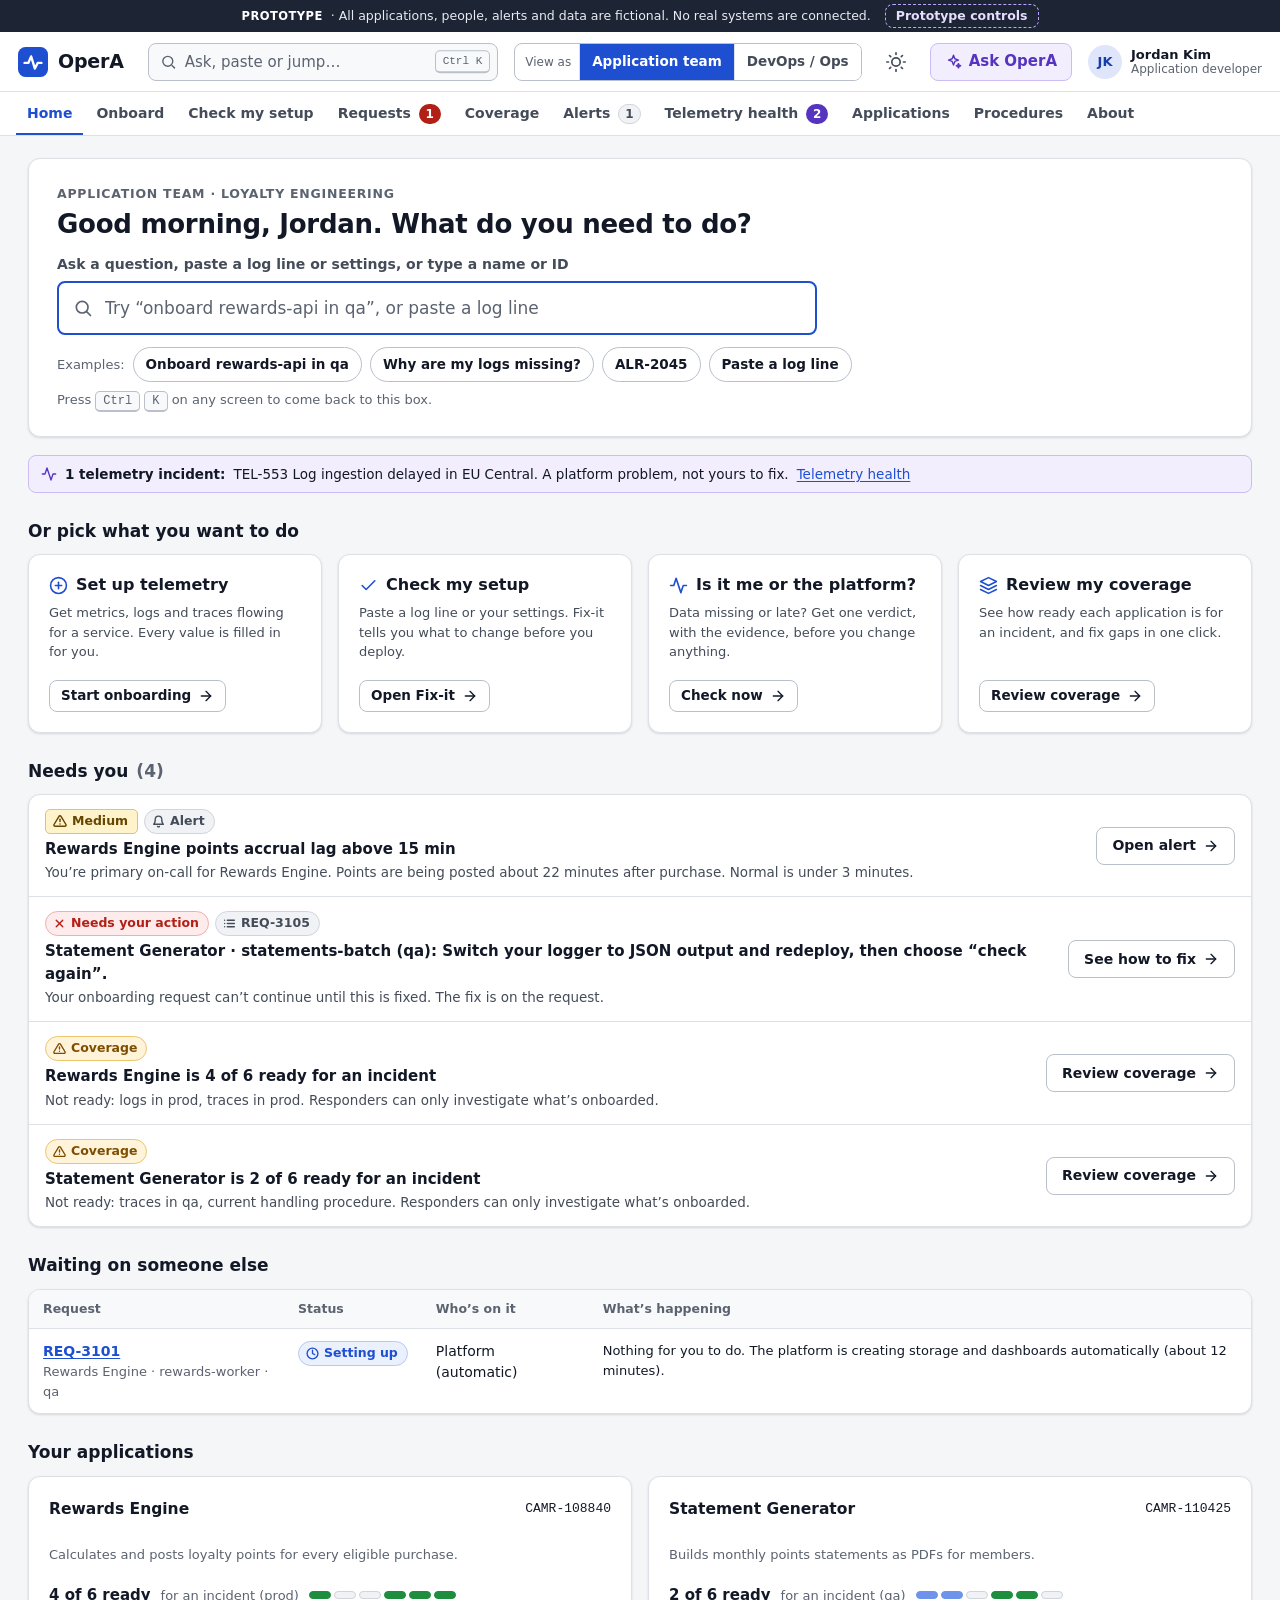
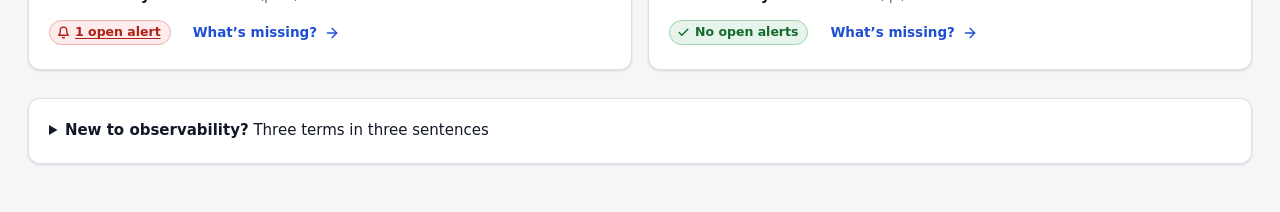
==== commit b7696889: "OperA v0.3: one interface for everyone, with ask / paste / pick Replace the two selectable layouts (" ====
--- a/opera/index.html
+++ b/opera/index.html
@@ -7,13 +7,14 @@
 <meta name="description" content="OperA — an application-centered, self-service observability platform prototype. Less chasing. More solving." />
 <link rel="icon" href="data:image/svg+xml,%3Csvg xmlns='http://www.w3.org/2000/svg' viewBox='0 0 32 32'%3E%3Crect width='32' height='32' rx='8' fill='%231f4fd1'/%3E%3Cpath d='M7 17h4l3-7 4 13 3-6h4' fill='none' stroke='white' stroke-width='2.5' stroke-linecap='round' stroke-linejoin='round'/%3E%3C/svg%3E" />
 <link rel="stylesheet" href="css/opera.css" />
-<link rel="stylesheet" href="css/console.css" />
+<link rel="stylesheet" href="css/theme-dark.css" />
 </head>
 <body>
 <a class="skip-link" href="#main">Skip to main content</a>
 
 <section class="prototype-ribbon" aria-label="Prototype notice">
-  <strong>Prototype</strong> · All applications, people, alerts and data are fictional. No real systems are connected.
+  <span><strong>Prototype</strong> · All applications, people, alerts and data are fictional. No real systems are connected.</span>
+  <button class="proto-btn" type="button" data-action="toggle-proto" aria-expanded="false" aria-controls="proto-panel">Prototype controls</button>
 </section>
 
 <header class="topbar">
@@ -27,12 +28,14 @@
     <span class="brand-tag">Less chasing. More solving.</span>
   </a>
 
-  <form class="global-search" role="search" data-form="global-search">
-    <label for="global-search-input" class="sr-only">Search applications, CAMR IDs, services, alerts and procedures</label>
+  <div class="cmd" data-cmd>
+    <label for="cmd-input" class="sr-only">Ask a question, paste a log line or settings, or jump to an application, alert or request</label>
     <svg viewBox="0 0 24 24" aria-hidden="true" focusable="false"><circle cx="11" cy="11" r="7"/><path d="M21 21l-4.35-4.35"/></svg>
-    <input id="global-search-input" name="q" type="search" autocomplete="off"
-           placeholder="Search app, CAMR ID, service, alert…" />
-  </form>
+    <input id="cmd-input" type="text" role="combobox" aria-expanded="false" aria-controls="cmd-input-list" aria-autocomplete="list"
+           autocomplete="off" spellcheck="false" placeholder="Ask, paste or jump…" />
+    <kbd class="cmd-kbd" aria-hidden="true">Ctrl K</kbd>
+    <div class="cmd-pop" hidden><div id="cmd-input-list" role="listbox" aria-label="Suggestions"></div></div>
+  </div>
 
   <div class="role-switch" role="group" aria-labelledby="role-switch-label">
     <span id="role-switch-label" class="role-switch-label">View as</span>
@@ -40,11 +43,7 @@
     <button type="button" data-action="set-role" data-role="ops" aria-pressed="false">DevOps / Ops</button>
   </div>
 
-  <div class="role-switch design-switch" role="group" aria-labelledby="design-switch-label">
-    <span id="design-switch-label" class="role-switch-label">Layout</span>
-    <button type="button" data-action="set-design" data-design="guided" aria-pressed="true">Guided</button>
-    <button type="button" data-action="set-design" data-design="console" aria-pressed="false">Console</button>
-  </div>
+  <button class="icon-btn theme-btn" id="theme-btn" type="button" data-action="toggle-theme" aria-pressed="false"><span class="sr-only">Dark appearance</span></button>
 
   <button class="assistant-btn" type="button" data-action="toggle-assistant" aria-expanded="false" aria-controls="assistant">
     <svg viewBox="0 0 24 24" aria-hidden="true" focusable="false"><path d="M12 3l1.9 5.1L19 10l-5.1 1.9L12 17l-1.9-5.1L5 10l5.1-1.9z"/><path d="M19 15l.9 2.1L22 18l-2.1.9L19 21l-.9-2.1L16 18l2.1-.9z"/></svg>
@@ -66,14 +65,13 @@
 <div class="toast-region" id="toast-region" role="status" aria-live="polite" aria-atomic="false"></div>
 <div class="sr-only" id="sr-announcer" aria-live="assertive" aria-atomic="true"></div>
 
-<button class="proto-btn" type="button" data-action="toggle-proto" aria-expanded="false" aria-controls="proto-panel">
-  Prototype controls
-</button>
 <section class="proto-panel" id="proto-panel" aria-label="Prototype controls" hidden></section>
 
 <script src="js/data.js"></script>
+<script src="js/lint.js"></script>
 <script src="js/core.js"></script>
 <script src="js/components.js"></script>
+<script src="js/command.js"></script>
 <script src="js/views/home.js"></script>
 <script src="js/views/apps.js"></script>
 <script src="js/views/onboard.js"></script>
@@ -81,10 +79,9 @@
 <script src="js/views/alerts.js"></script>
 <script src="js/views/health.js"></script>
 <script src="js/views/runbooks.js"></script>
+<script src="js/views/helpers.js"></script>
 <script src="js/views/search.js"></script>
 <script src="js/views/about.js"></script>
-<script src="js/views/console.js"></script>
-<script src="js/views/choose.js"></script>
 <script src="js/assistant.js"></script>
 <script src="js/main.js"></script>
 </body>
--- a/opera/css/opera.css
+++ b/opera/css/opera.css
@@ -47,6 +47,7 @@
   --env-prod-bg: #1d2433; --env-prod-fg: #ffffff;
   --toast-bg: #1d2433;
   --code-bg: #111827; --code-head-bg: #1d2433; --code-bd: #263044;
+  --cov-active: #1e8e3e; --cov-partial: #d99a00; --cov-onboarding: #6d93ea;
 
   --radius: 8px;
   --radius-lg: 12px;
@@ -55,7 +56,6 @@
   --font: system-ui, -apple-system, "Segoe UI", Roboto, "Helvetica Neue", Arial, sans-serif;
   --mono: ui-monospace, SFMono-Regular, Menlo, Consolas, "Liberation Mono", monospace;
   --topbar-h: 60px;
-  --nav-w: 236px;
   --assistant-w: 410px;
 }
 
@@ -100,7 +100,8 @@
 
 /* ---------- prototype ribbon ---------- */
 .prototype-ribbon {
-  background: #1d2433; color: #e8ebf2; font-size: 12.5px; text-align: center; padding: 5px 12px;
+  background: #1d2433; color: #e8ebf2; font-size: 12.5px; text-align: center; padding: 4px 12px;
+  display: flex; flex-wrap: wrap; align-items: center; justify-content: center; gap: 4px 14px;
 }
 .prototype-ribbon strong { color: #fff; letter-spacing: 0.04em; text-transform: uppercase; font-size: 11.5px; margin-right: 4px; }
 
@@ -116,13 +117,20 @@
 .brand-mark path { fill: none; stroke: #fff; stroke-width: 2.5; stroke-linecap: round; stroke-linejoin: round; }
 .brand-name { font-weight: 750; font-size: 19px; letter-spacing: -0.01em; }
 .brand-tag { font-size: 12.5px; color: var(--text-3); border-left: 1px solid var(--border); padding-left: 10px; }
-.global-search { position: relative; flex: 1; max-width: 460px; margin-left: 8px; }
-.global-search svg { position: absolute; left: 11px; top: 50%; width: 17px; height: 17px; transform: translateY(-50%); fill: none; stroke: var(--text-3); stroke-width: 2; }
-.global-search input[type="search"] {
-  width: 100%; height: 38px; min-height: 38px; padding: 0 12px 0 36px; border: 1px solid var(--border-strong);
-  border-radius: var(--radius); background: var(--surface-2);
-}
-.global-search input:focus { background: var(--field-bg); }
+.cmd { position: relative; flex: 1; max-width: 520px; margin-left: 8px; }
+.cmd > svg, .cmd > .cmd-icon { position: absolute; left: 12px; top: 50%; width: 17px; height: 17px; transform: translateY(-50%); fill: none; stroke: var(--text-3); stroke-width: 2; pointer-events: none; }
+.cmd input[type="text"] { width: 100%; height: 38px; min-height: 38px; padding: 0 64px 0 36px; border: 1px solid var(--border-strong); border-radius: var(--radius); background: var(--surface-2); }
+.cmd input:focus { background: var(--field-bg); }
+.cmd-kbd { position: absolute; right: 8px; top: 50%; transform: translateY(-50%); font-size: 11px; color: var(--text-3); pointer-events: none; }
+.cmd-pop { position: absolute; left: 0; right: 0; top: calc(100% + 6px); z-index: 60; max-height: min(70vh, 520px); overflow-y: auto; background: var(--surface); border: 1px solid var(--border-strong); border-radius: var(--radius-lg); box-shadow: var(--shadow-lg); padding: 6px; }
+.cmd-group { padding: 8px 10px 4px; font-size: 11.5px; font-weight: 750; text-transform: uppercase; letter-spacing: 0.05em; color: var(--text-3); }
+.cmd-option { display: flex; gap: 10px; align-items: flex-start; padding: 8px 10px; border-radius: var(--radius); cursor: pointer; }
+.cmd-option .icon { margin-top: 3px; color: var(--text-3); }
+.cmd-option[aria-selected="true"], .cmd-option:hover { background: var(--primary-weak); }
+.cmd-option[aria-selected="true"] { box-shadow: inset 3px 0 0 var(--primary); }
+.cmd-option-text { display: flex; flex-direction: column; min-width: 0; }
+.cmd-option-title { font-weight: 600; font-size: 14px; }
+.cmd-option-sub { font-size: 12.5px; color: var(--text-2); }
 .role-switch { display: flex; align-items: center; border: 1px solid var(--border-strong); border-radius: var(--radius); overflow: hidden; flex-shrink: 0; }
 .role-switch-label { font-size: 12px; color: var(--text-3); padding: 0 8px 0 10px; }
 .role-switch button { border: 0; border-left: 1px solid var(--border); background: var(--surface); padding: 0 12px; height: 36px; cursor: pointer; font-size: 13.5px; font-weight: 600; color: var(--text-2); }
@@ -142,31 +150,30 @@
 .icon-btn svg { width: 20px; height: 20px; fill: none; stroke: currentColor; stroke-width: 2; stroke-linecap: round; }
 .nav-toggle { display: none; }
 
-/* ---------- layout ---------- */
-.layout { display: grid; grid-template-columns: var(--nav-w) minmax(0, 1fr); min-height: calc(100vh - var(--topbar-h) - 27px); }
-body.assistant-open .layout { grid-template-columns: var(--nav-w) minmax(0, 1fr) var(--assistant-w); }
-main { padding: 26px 32px 80px; max-width: 1280px; width: 100%; container-type: inline-size; container-name: main; }
+/* ---------- layout: one row of navigation, content at full width ---------- */
+.layout { display: grid; grid-template-columns: minmax(0, 1fr); grid-template-rows: auto 1fr; min-height: calc(100vh - var(--topbar-h) - 32px); }
+body.assistant-open .layout { grid-template-columns: minmax(0, 1fr) var(--assistant-w); }
+main { padding: 22px 28px 48px; max-width: 1440px; width: 100%; margin: 0 auto; container-type: inline-size; container-name: main; }
+main:has(> .triage) { max-width: none; padding: 14px 20px 0; }
 main:focus { outline: none; }
 
-/* ---------- side nav ---------- */
-.sidenav { background: var(--surface); border-right: 1px solid var(--border); padding: 14px 10px; position: sticky; top: var(--topbar-h); height: calc(100vh - var(--topbar-h)); overflow-y: auto; display: flex; flex-direction: column; }
-.sidenav ul { list-style: none; padding: 0; margin: 0; display: grid; gap: 2px; }
+.sidenav {
+  grid-column: 1 / -1; position: sticky; top: var(--topbar-h); z-index: 40; background: var(--surface);
+  display: flex; align-items: center; gap: 12px; padding: 0 16px; border-bottom: 1px solid var(--border); overflow-x: auto; overflow-y: hidden;
+}
+.sidenav ul { list-style: none; padding: 0; margin: 0; display: flex; gap: 2px; }
 .sidenav a {
-  display: flex; align-items: center; gap: 10px; padding: 9px 12px; border-radius: var(--radius);
-  color: var(--text-2); text-decoration: none; font-weight: 550; font-size: 14.5px; position: relative;
-}
-.sidenav a:hover { background: var(--neutral-bg); color: var(--text); }
-.sidenav a[aria-current="page"] { background: var(--primary-weak); color: var(--primary); font-weight: 650; }
-.sidenav a[aria-current="page"]::before { content: ''; position: absolute; left: -10px; top: 8px; bottom: 8px; width: 3px; border-radius: 0 3px 3px 0; background: var(--primary); }
-.sidenav .icon { width: 18px; height: 18px; flex-shrink: 0; }
-.nav-label { flex: 1; }
+  display: flex; align-items: center; gap: 8px; padding: 11px 11px 9px; border-bottom: 2px solid transparent;
+  color: var(--text-2); text-decoration: none; font-weight: 550; font-size: 14px; white-space: nowrap;
+}
+.sidenav a:hover { color: var(--text); background: var(--neutral-bg); }
+.sidenav a[aria-current="page"] { color: var(--primary); font-weight: 650; border-bottom-color: var(--primary); }
+.sidenav .icon { width: 17px; height: 17px; flex-shrink: 0; }
+.nav-drawer-head { display: none; }
 .nav-badge { min-width: 22px; height: 20px; padding: 0 6px; border-radius: 10px; font-size: 12px; font-weight: 700; display: inline-grid; place-items: center; }
 .nav-badge-danger { background: var(--danger-fill); color: var(--on-fill); }
 .nav-badge-neutral { background: var(--neutral-bg); color: var(--neutral); border: 1px solid var(--neutral-bd); }
 .nav-badge-tel { background: var(--tel-fill); color: var(--on-fill); }
-.nav-foot { margin-top: auto; padding: 16px 12px 88px; font-size: 12px; color: var(--text-3); }
-.sidenav .nav-foot a { display: inline; padding: 0; font-size: 12px; font-weight: 600; color: var(--primary); }
-.sidenav .nav-foot a::before { display: none; }
 /* Headings receive programmatic focus on navigation (for screen readers); no ring needed. */
 main h1[tabindex="-1"]:focus { outline: none; }
 
@@ -364,12 +371,7 @@
 .stepper-compact .step-dot .icon { width: 11px; height: 11px; }
 .stepper-compact .step-current .step-dot { box-shadow: 0 0 0 3px var(--primary-weak); }
 
-/* ---------- wizard ---------- */
-.wizard { max-width: 860px; }
-.wizard-card { background: var(--surface); border: 1px solid var(--border); border-radius: var(--radius-lg); padding: 24px; box-shadow: var(--shadow); }
-.wizard-card h2 { font-size: 20px; margin-bottom: 4px; }
-.wizard-card .step-lead { color: var(--text-2); margin-bottom: 20px; }
-.wizard-nav { display: flex; justify-content: space-between; align-items: center; gap: 12px; margin-top: 24px; padding-top: 18px; border-top: 1px solid var(--border); flex-wrap: wrap; }
+/* ---------- onboarding pieces ---------- */
 .draft-note { font-size: 13px; color: var(--text-3); display: inline-flex; gap: 6px; align-items: center; }
 .selected-app { display: flex; justify-content: space-between; gap: 12px; align-items: flex-start; padding: 14px 16px; border: 1px solid var(--success-bd); background: var(--success-bg); border-radius: var(--radius); margin-bottom: 18px; flex-wrap: wrap; }
 .quick-picks { display: flex; gap: 8px; flex-wrap: wrap; margin-bottom: 14px; }
@@ -385,6 +387,7 @@
 .numbered > li { counter-increment: n; position: relative; padding-left: 40px; margin-bottom: 22px; }
 .numbered > li::before { content: counter(n); position: absolute; left: 0; top: -2px; width: 28px; height: 28px; border-radius: 50%; background: var(--primary-weak); color: var(--primary); font-weight: 750; display: grid; place-items: center; font-size: 14px; }
 .numbered > li > h3 { margin-bottom: 6px; }
+.choice-row { grid-template-columns: repeat(auto-fit, minmax(220px, 1fr)); }
 
 /* ---------- validation results ---------- */
 .val-summary { display: flex; gap: 10px; flex-wrap: wrap; align-items: center; margin: 4px 0 14px; }
@@ -481,15 +484,9 @@
 .app-card h3 a:hover { color: var(--primary); text-decoration: underline; }
 .cov-bar { display: flex; gap: 2px; height: 8px; border-radius: 4px; overflow: hidden; background: var(--neutral-bg); }
 .cov-bar span { display: block; height: 100%; }
-.cov-bar .seg-active { background: #1e8e3e; }
-.cov-bar .seg-partial { background: #d99a00; }
-.cov-bar .seg-onboarding { background: #6d93ea; }
-.cov-legend { display: flex; gap: 12px; flex-wrap: wrap; font-size: 12.5px; color: var(--text-2); }
-.cov-legend span::before { content: ''; display: inline-block; width: 10px; height: 10px; border-radius: 3px; margin-right: 5px; vertical-align: -1px; }
-.cov-legend .lg-active::before { background: #1e8e3e; }
-.cov-legend .lg-partial::before { background: #d99a00; }
-.cov-legend .lg-onboarding::before { background: #6d93ea; }
-.cov-legend .lg-none::before { background: var(--neutral-bg); border: 1px solid var(--neutral-bd); }
+.cov-bar .seg-active { background: var(--cov-active); }
+.cov-bar .seg-partial { background: var(--cov-partial); }
+.cov-bar .seg-onboarding { background: var(--cov-onboarding); }
 
 /* ---------- chart ---------- */
 .chart { margin: 0; }
@@ -514,6 +511,7 @@
 .chart-tip.tip-left { transform: translateX(calc(-100% - 10px)); }
 .chart-tip .tip-time { color: var(--text-3); }
 .chart-table { margin-top: 8px; font-size: 13.5px; }
+summary { min-height: 24px; }
 .chart-table summary { cursor: pointer; color: var(--primary); font-weight: 600; }
 .chart-table table { margin-top: 8px; max-width: 360px; }
 
@@ -547,8 +545,10 @@
 .toast-out { opacity: 0; transform: translateY(6px); }
 
 /* ---------- prototype controls ---------- */
-.proto-btn { position: fixed; left: 12px; bottom: 12px; z-index: 120; border: 1px dashed var(--tel); background: var(--tel-bg); color: var(--tel); font-weight: 650; font-size: 13px; padding: 7px 12px; border-radius: var(--radius); cursor: pointer; }
-.proto-panel { position: fixed; left: 12px; bottom: 54px; z-index: 130; width: 340px; max-height: calc(100vh - 140px); overflow-y: auto; background: var(--surface); color: var(--text); border: 2px dashed var(--tel); border-radius: var(--radius-lg); padding: 14px 16px; box-shadow: var(--shadow-lg); }
+.proto-btn { border: 1px dashed #b9a8ff; background: transparent; color: #e6deff; font: inherit; font-weight: 650; min-height: 24px; padding: 1px 10px; border-radius: var(--radius); cursor: pointer; }
+.proto-btn:hover, .proto-btn[aria-expanded="true"] { background: #33295c; }
+.proto-btn:focus-visible { outline-color: #fff; }
+.proto-panel { position: fixed; left: 12px; bottom: 12px; z-index: 130; width: 340px; max-height: calc(100vh - 100px); overflow-y: auto; background: var(--surface); color: var(--text); border: 2px dashed var(--tel); border-radius: var(--radius-lg); padding: 14px 16px; box-shadow: var(--shadow-lg); }
 .proto-head { display: flex; justify-content: space-between; align-items: center; }
 .proto-head h2 { font-size: 16px; }
 .proto-panel legend { font-size: 13.5px; margin: 10px 0 0; }
@@ -590,14 +590,129 @@
 .typing span:nth-child(3) { animation-delay: 0.4s; }
 @keyframes blink { 0%, 80%, 100% { opacity: 0.25; } 40% { opacity: 1; } }
 
-/* ---------- layout chooser ---------- */
-.choose-card { display: flex; flex-direction: column; gap: 10px; }
-.choose-card.is-selected { border-color: var(--primary); box-shadow: 0 0 0 1px var(--primary), var(--shadow); }
-.choose-card .card-head { margin-bottom: 0; }
-.choose-preview { border: 1px solid var(--border); border-radius: var(--radius); overflow: hidden; line-height: 0; }
-.choose-preview svg { width: 100%; height: auto; display: block; }
-.choose-card .kv { grid-template-columns: 110px minmax(0, 1fr); font-size: 13.5px; margin: 0; }
-.choose-card .btn { margin-top: auto; align-self: flex-start; }
+/* ---------- one-line status strip ---------- */
+.strip { display: flex; gap: 8px; align-items: center; flex-wrap: wrap; padding: 8px 12px; border: 1px solid; border-radius: var(--radius); font-size: 13.5px; margin: 0 0 12px; }
+.strip-tel { background: var(--tel-bg); border-color: var(--tel-bd); }
+.strip-tel > .icon { color: var(--tel); }
+
+/* ---------- alerts screen: queue beside the selected alert ---------- */
+.triage { display: flex; flex-direction: column; }
+.triage .strip { margin-bottom: 10px; }
+.triage-panes { display: grid; grid-template-columns: 340px minmax(0, 1fr); gap: 12px; min-height: 0; }
+.triage-panes.list-only, .triage-panes.detail-only { grid-template-columns: minmax(0, 1fr); }
+.triage-main { display: grid; grid-template-columns: minmax(0, 1fr) 340px; gap: 12px; min-height: 0; min-width: 0; }
+.pane { min-height: 0; min-width: 0; overflow-y: auto; }
+.pane-list { display: flex; flex-direction: column; background: var(--surface); border: 1px solid var(--border); border-radius: var(--radius-lg); }
+.pane-head { position: sticky; top: 0; z-index: 1; background: var(--surface); padding: 12px; border-bottom: 1px solid var(--border); }
+.pane-head h1, .pane-head h2 { font-size: 15px; margin-bottom: 8px; }
+.pane-filters { display: flex; gap: 8px; flex-wrap: wrap; }
+.seg-sm button { min-height: 28px; padding: 0 10px; font-size: 12.5px; }
+.pane-list .empty, .pane-list .callout { margin: 12px; }
+.alert-list { list-style: none; margin: 0; padding: 0; }
+.alert-row { display: grid; gap: 4px; padding: 10px 12px 10px 9px; border-bottom: 1px solid var(--border); border-left: 3px solid transparent; text-decoration: none; color: var(--text); }
+.alert-row:hover { background: var(--hover-bg); color: var(--text); }
+.alert-row:focus-visible { outline-offset: -3px; }
+.alert-row[aria-current="true"] { background: var(--selected-bg); border-left-color: var(--primary); }
+.alert-row-top { display: flex; gap: 6px; align-items: center; flex-wrap: wrap; }
+.alert-row-age { margin-left: auto; font-size: 12px; color: var(--text-3); white-space: nowrap; }
+.alert-row-title { font-weight: 650; font-size: 13.5px; line-height: 1.35; }
+.alert-row-meta { font-size: 12px; color: var(--text-3); }
+.alert-row-tags { display: flex; gap: 4px; flex-wrap: wrap; }
+.pane-foot { margin-top: auto; padding: 6px 12px 46px; border-top: 1px solid var(--border); display: flex; justify-content: space-between; align-items: center; gap: 8px; flex-wrap: wrap; font-size: 12.5px; }
+.pane-foot .radio-row { padding: 4px 0; font-size: 12.5px; }
+.pane-detail { padding: 2px 4px 24px 2px; }
+.pane-detail h1 { font-size: 21px; }
+.pane-detail .lead { color: var(--text-2); margin: 4px 0 12px; font-size: 13.5px; }
+.pane-detail .next-step { margin-bottom: 12px; padding: 12px 14px; }
+.pane-detail .quick-actions { margin: 0 0 12px; }
+.pane-context { padding: 2px 4px 24px 2px; }
+.back-link { margin-bottom: 8px; font-size: 13.5px; }
+.back-link .icon { margin-right: 4px; }
+kbd { font-family: var(--mono); font-size: 12px; padding: 2px 7px; border: 1px solid var(--border-strong); border-bottom-width: 2px; border-radius: 5px; background: var(--surface-2); }
+
+/* The context pane folds under the alert when the middle column gets narrow (e.g. assistant open). */
+@container main (max-width: 1180px) {
+  .triage-main { display: block; overflow-y: auto; }
+  .triage-main > .pane { overflow: visible; }
+  .triage-main > .pane-context { margin-top: 12px; }
+}
+/* Below this width the alerts screen shows one pane at a time and the page scrolls normally. */
+@media (max-width: 1099px) {
+  .triage-panes { display: block; height: auto !important; }
+  .triage-main { display: block; overflow: visible; }
+  .pane { overflow: visible; }
+  .pane-foot { display: none; }
+}
+
+
+/* ---------- coverage board ---------- */
+.board + .board { margin-top: 12px; }
+.board h3 a { color: var(--text); text-decoration: none; }
+.board h3 a:hover { color: var(--primary); text-decoration: underline; }
+.board-table th[scope="row"] { text-align: left; font-weight: 600; font-size: 12.5px; color: var(--text); white-space: nowrap; }
+.board-legend { display: flex; gap: 10px; flex-wrap: wrap; align-items: center; margin-bottom: 10px; }
+.cov-cell { display: inline-flex; padding: 3px; border: 1px solid transparent; border-radius: 6px; }
+.cov-cell-link { border-color: var(--border-strong); text-decoration: none; }
+.cov-cell-link:hover { border-color: var(--primary); background: var(--selected-bg); }
+.sigs { display: inline-flex; gap: 3px; }
+.sig { display: inline-flex; align-items: center; gap: 2px; padding: 1px 5px; border: 1px solid; border-radius: 4px; font-size: 11.5px; font-weight: 700; line-height: 1.5; }
+.sig .icon { width: 11px; height: 11px; stroke-width: 3; vertical-align: 0; }
+.sig-active { color: var(--success); background: var(--success-bg); border-color: var(--success-bd); }
+.sig-partial { color: var(--warn); background: var(--warn-bg); border-color: var(--warn-bd); }
+.sig-onboarding { color: var(--info); background: var(--info-bg); border-color: var(--info-bd); }
+.sig-none { color: var(--neutral); background: var(--neutral-bg); border-color: var(--neutral-bd); }
+
+/* ---------- onboarding page ---------- */
+.obc { display: grid; grid-template-columns: minmax(0, 1fr) 340px; gap: 16px; align-items: start; }
+.obc-form .card + .card { margin-top: 12px; }
+.obc-side { position: sticky; top: calc(var(--topbar-h) + 60px); }
+.obc-num { width: 24px; height: 24px; border-radius: 50%; background: var(--primary-weak); color: var(--primary); display: inline-grid; place-items: center; font-size: 13px; font-weight: 750; }
+.ready-list { list-style: none; padding: 0; margin: 0 0 12px; display: grid; gap: 8px; }
+.ready-list li { display: flex; gap: 8px; align-items: flex-start; font-size: 13.5px; }
+.ready-list .icon { width: 20px; height: 20px; padding: 3px; border: 1px solid; border-radius: 50%; margin-top: 1px; stroke-width: 3; }
+.ready-ok .icon { color: var(--success); background: var(--success-bg); border-color: var(--success-bd); }
+.ready-todo .icon { color: var(--neutral); background: var(--neutral-bg); border-color: var(--neutral-bd); }
+.ready-bad .icon { color: var(--danger); background: var(--danger-bg); border-color: var(--danger-bd); }
+.ready-wait .icon { color: var(--info); background: var(--info-bg); border-color: var(--info-bd); }
+.ready-approval { padding: 8px 10px; background: var(--surface-2); border: 1px solid var(--border); border-radius: var(--radius); }
+.obc-submit { width: 100%; margin: 4px 0 8px; }
+
+/* ---------- home: ask, paste or pick ---------- */
+.hero { padding: 26px 28px; margin-bottom: 18px; background: var(--surface); border: 1px solid var(--border); border-radius: var(--radius-lg); box-shadow: var(--shadow); }
+.hero h1 { font-size: 26px; margin-bottom: 14px; }
+.cmd-hero { max-width: 760px; margin: 0 0 12px; }
+.cmd-hero .cmd-label { display: block; font-weight: 600; font-size: 14px; color: var(--text-2); margin-bottom: 6px; }
+.cmd-hero > .cmd-icon { top: auto; bottom: 17px; transform: none; left: 16px; width: 20px; height: 20px; }
+.cmd-hero input[type="text"] { height: 54px; padding: 0 16px 0 46px; font-size: 17px; border-width: 2px; border-color: var(--primary); background: var(--field-bg); }
+.hero-examples { display: flex; gap: 8px; flex-wrap: wrap; align-items: center; margin-bottom: 8px; }
+.goal-card { display: flex; flex-direction: column; gap: 8px; }
+.goal-card h3 { display: flex; gap: 8px; align-items: center; font-size: 16px; }
+.goal-card h3 .icon { width: 19px; height: 19px; color: var(--primary); }
+.goal-card p { flex: 1; color: var(--text-2); }
+.goal-card .btn { align-self: flex-start; }
+.primer summary { cursor: pointer; }
+
+/* ---------- readiness ---------- */
+.ready-score { display: flex; gap: 10px; align-items: center; flex-wrap: wrap; }
+.ready-meter { display: inline-flex; gap: 3px; }
+.ready-meter span { width: 22px; height: 8px; border-radius: 4px; background: var(--neutral-bg); border: 1px solid var(--neutral-bd); }
+.ready-meter span.on { background: var(--cov-active); border-color: var(--cov-active); }
+.ready-meter span.pending { background: var(--cov-onboarding); border-color: var(--cov-onboarding); }
+.coverage-grid { display: grid; grid-template-columns: minmax(0, 1fr) minmax(0, 1.25fr); gap: 20px; align-items: start; margin-top: 4px; }
+.coverage-card h2 a { color: var(--text); text-decoration: none; display: inline-block; min-height: 24px; line-height: 24px; }
+.coverage-card h2 a:hover { color: var(--primary); text-decoration: underline; }
+
+/* ---------- Fix-it ---------- */
+.fix-grid { display: grid; grid-template-columns: minmax(0, 1.8fr) minmax(0, 1fr); gap: 16px; align-items: start; }
+.fix-grid .card + .card { margin-top: 0; }
+.fix-examples { display: grid; gap: 8px; }
+.fix-examples .btn { width: 100%; justify-content: flex-start; white-space: normal; text-align: left; height: auto; padding: 7px 11px; }
+textarea.mono { font-size: 13px; line-height: 1.5; }
+.check-warn { background: var(--surface); }
+.check-info { background: var(--surface); }
+.filter-chips { list-style: none; padding: 0; margin: 8px 0 0; display: flex; gap: 6px; flex-wrap: wrap; }
+.filter-chips a { text-decoration: none; }
+.timeline li > div:first-child { white-space: pre-line; }
 
 /* ---------- small shared pieces ---------- */
 .quick-actions { margin: -6px 0 18px; }
@@ -609,50 +724,73 @@
 ::placeholder { color: var(--text-3); opacity: 1; }
 
 /* ---------- responsive ---------- */
+@media (max-width: 1500px) { .brand-tag { display: none; } .sidenav .icon { display: none; } }
 @media (max-width: 1360px) {
-  body.assistant-open .layout { grid-template-columns: var(--nav-w) minmax(0, 1fr); }
+  body.assistant-open .layout { grid-template-columns: minmax(0, 1fr); }
   .assistant { position: fixed; right: 0; top: var(--topbar-h); bottom: 0; width: min(var(--assistant-w), 100vw); height: auto; z-index: 90; box-shadow: var(--shadow-lg); }
 }
 @media (max-width: 1180px) {
   .split { grid-template-columns: minmax(0, 1fr); }
   .grid-4 { grid-template-columns: repeat(2, minmax(0, 1fr)); }
-  .brand-tag, .user-meta, .role-switch-label { display: none; }
-}
-@media (max-width: 1480px) { .brand-tag { display: none; } }
+  .user-meta, .role-switch-label, .cmd-kbd { display: none; }
+}
+/* Below this width the navigation moves into a menu button. */
+@media (max-width: 1100px) {
+  .nav-toggle { display: inline-grid; }
+  .sidenav { position: fixed; top: 0; left: 0; bottom: 0; width: min(300px, 88vw); z-index: 95; flex-direction: column; align-items: stretch; gap: 0; padding: 10px; overflow-y: auto; border-right: 1px solid var(--border); transform: translateX(-100%); visibility: hidden; transition: transform 0.2s ease, visibility 0s linear 0.2s; box-shadow: var(--shadow-lg); }
+  body.nav-open .sidenav { transform: none; visibility: visible; transition: transform 0.2s ease, visibility 0s; }
+  body.nav-open .layout::before { content: ""; position: fixed; inset: 0; z-index: 94; background: rgba(10, 14, 24, 0.45); }
+  .nav-drawer-head { display: flex; align-items: center; justify-content: space-between; padding: 2px 4px 8px 12px; font-weight: 700; color: var(--text-2); }
+  .sidenav ul { flex-direction: column; }
+  .sidenav a { border-bottom: 0; border-radius: var(--radius); padding: 10px 12px; }
+  .sidenav a[aria-current="page"] { background: var(--primary-weak); }
+  .sidenav .icon { display: inline; }
+}
 @media (max-width: 900px) {
-  .layout { grid-template-columns: minmax(0, 1fr); }
-  .nav-toggle { display: inline-grid; }
-  .sidenav { position: fixed; top: var(--topbar-h); left: 0; bottom: 0; width: 270px; z-index: 80; transform: translateX(-100%); transition: transform 0.2s ease; box-shadow: var(--shadow-lg); height: auto; }
-  body.nav-open .sidenav { transform: none; }
-  main { padding: 20px 16px 80px; }
-  .grid-2, .grid-3 { grid-template-columns: minmax(0, 1fr); }
+  main { padding: 18px 16px 40px; }
+  .grid-2, .grid-3, .fix-grid, .coverage-grid { grid-template-columns: minmax(0, 1fr); }
   .signal-grid { grid-template-columns: minmax(0, 1fr); }
-  .global-search { display: none; }
   .assistant-btn span { position: absolute; width: 1px; height: 1px; overflow: hidden; clip: rect(0, 0, 0, 0); white-space: nowrap; }
   .stepper .step-label { font-size: 11.5px; }
   .kv { grid-template-columns: 120px minmax(0, 1fr); }
-}
-@media (max-width: 700px) {
-  :root { --topbar-h: 100px; }
+  .hero { padding: 18px 16px; }
+  .kbd-hint { display: none; }
+  .hero h1 { font-size: 22px; }
+}
+@media (max-width: 820px) {
+  :root { --topbar-h: 104px; }
   .topbar { flex-wrap: wrap; height: auto; min-height: var(--topbar-h); padding: 8px 12px; gap: 8px 10px; }
   .brand { margin-right: auto; }
-  .brand-tag { display: none; }
-  .role-switch { order: 5; flex: 1 1 45%; }
-  .role-switch button { flex: 1; }
-}
+  .cmd { order: 5; flex: 1 0 100%; max-width: none; margin: 0; }
+  .role-switch button { padding: 0 9px; font-size: 12.5px; }
+}
+/* Phones: two fixed rows. Row 1: menu, logo, who you're viewing as. Row 2: the box, appearance, assistant. */
 @media (max-width: 560px) {
-  .grid-4 { grid-template-columns: minmax(0, 1fr); }
-  .role-switch button { padding: 0 8px; font-size: 12.5px; }
-  .brand-name { font-size: 17px; }
+  .brand-name { position: absolute; width: 1px; height: 1px; overflow: hidden; clip: rect(0, 0, 0, 0); white-space: nowrap; }
+  .brand { margin-right: 0; }
+  .role-switch { margin-left: auto; }
+  .role-switch button { padding: 0 8px; }
+  .user-chip { display: none; }
+  .cmd { flex: 1 0 calc(100% - 110px); }
+  .theme-btn { order: 6; }
+  .assistant-btn { order: 7; padding: 0 10px; }
   .stepper .step-label { display: none; }
   .stepper .step-current .step-label { display: block; position: absolute; top: 36px; white-space: nowrap; }
   .stepper { margin-bottom: 40px; }
 }
+@media (max-width: 380px) {
+  .topbar { padding: 8px 10px; gap: 8px 6px; }
+  .role-switch button { padding: 0 6px; font-size: 12px; }
+}
 
 /* Layout responds to the space main actually has (e.g. with the assistant open), not just the viewport. */
-@container main (max-width: 940px) {
-  .split { grid-template-columns: minmax(0, 1fr); }
+@container main (max-width: 1000px) {
+  .split, .obc { grid-template-columns: minmax(0, 1fr); }
   .grid-4 { grid-template-columns: repeat(2, minmax(0, 1fr)); }
+  .obc-side { position: static; }
+}
+@container main (max-width: 520px) {
+  .grid-4 { grid-template-columns: minmax(0, 1fr); }
 }
 
 @media (prefers-reduced-motion: reduce) {
--- a/opera/css/theme-dark.css
+++ b/opera/css/theme-dark.css
@@ -0,0 +1,51 @@
+/* OperA — dark appearance.
+ * Colours only: it never changes layout or content. Values are chosen for the
+ * dark surface (not an automatic flip) and keep WCAG 2.2 AA contrast:
+ * text >= 4.5:1, control boundaries >= 3:1.
+ */
+html[data-theme="dark"] {
+  color-scheme: dark;
+  --page: #0e1014;
+  --surface: #171a21;
+  --surface-2: #1e222b;
+  --border: #2d333e;
+  --border-strong: #6b7688;
+  --text: #e8ebf0;
+  --text-2: #c0c7d2;
+  --text-3: #9ba4b3;
+  --primary: #8fb0ff;
+  --primary-hover: #b4c9ff;
+  --primary-weak: #1a2747;
+  --focus: #8fb0ff;
+
+  --success: #6fdc8c; --success-bg: #11301c; --success-bd: #215c35;
+  --danger: #ff9c94;  --danger-bg: #3a1614;  --danger-bd: #73302a;
+  --warn: #f1c453;    --warn-bg: #33270a;    --warn-bd: #6b5216;
+  --info: #9bb8ff;    --info-bg: #16223f;    --info-bd: #2e4680;
+  --neutral: #c3cad6; --neutral-bg: #232833; --neutral-bd: #3e4656;
+  --tel: #c4b1ff;     --tel-bg: #261d45;     --tel-bd: #4a3a85;
+  --app: #7fd6e0;     --app-bg: #0e2c31;     --app-bd: #1f5760;
+
+  --sev-high-bg: #3a1d10;   --sev-high-bd: #7a3d1f;   --sev-high-fg: #ffb38f;
+  --sev-medium-bg: #33270a; --sev-medium-bd: #6b5216; --sev-medium-fg: #f1c453;
+  --series-1: #3987e5;
+  --grid: #2a303a;
+
+  --primary-fill: #2f5fe0; --primary-fill-hover: #2550c4;
+  --danger-fill: #c0392b;  --danger-fill-hover: #a53125;
+  --tel-fill: #6a4bd0;
+  --field-bg: #11141a;
+  --hover-bg: #1c2029;
+  --selected-bg: #1a2440;
+  --border-hover: #8a94a6;
+  --warn-edge: #d99a00;
+  --check-fail-bg: #1f1718; --check-wait-bg: #171b26;
+  --avatar-bg: #24355f; --avatar-fg: #c9d8ff;
+  --env-prod-bg: #e8ebf0; --env-prod-fg: #12161d;
+  --toast-bg: #2a3140;
+  --code-bg: #0b0d12; --code-head-bg: #151922; --code-bd: #2d333e;
+  --cov-active: #3fb56a; --cov-partial: #d99a00; --cov-onboarding: #6d93ea;
+  --shadow: 0 1px 2px rgba(0, 0, 0, 0.4);
+  --shadow-lg: 0 16px 40px rgba(0, 0, 0, 0.6);
+}
+html[data-theme="dark"] .prototype-ribbon { border-bottom: 1px solid var(--border); }
